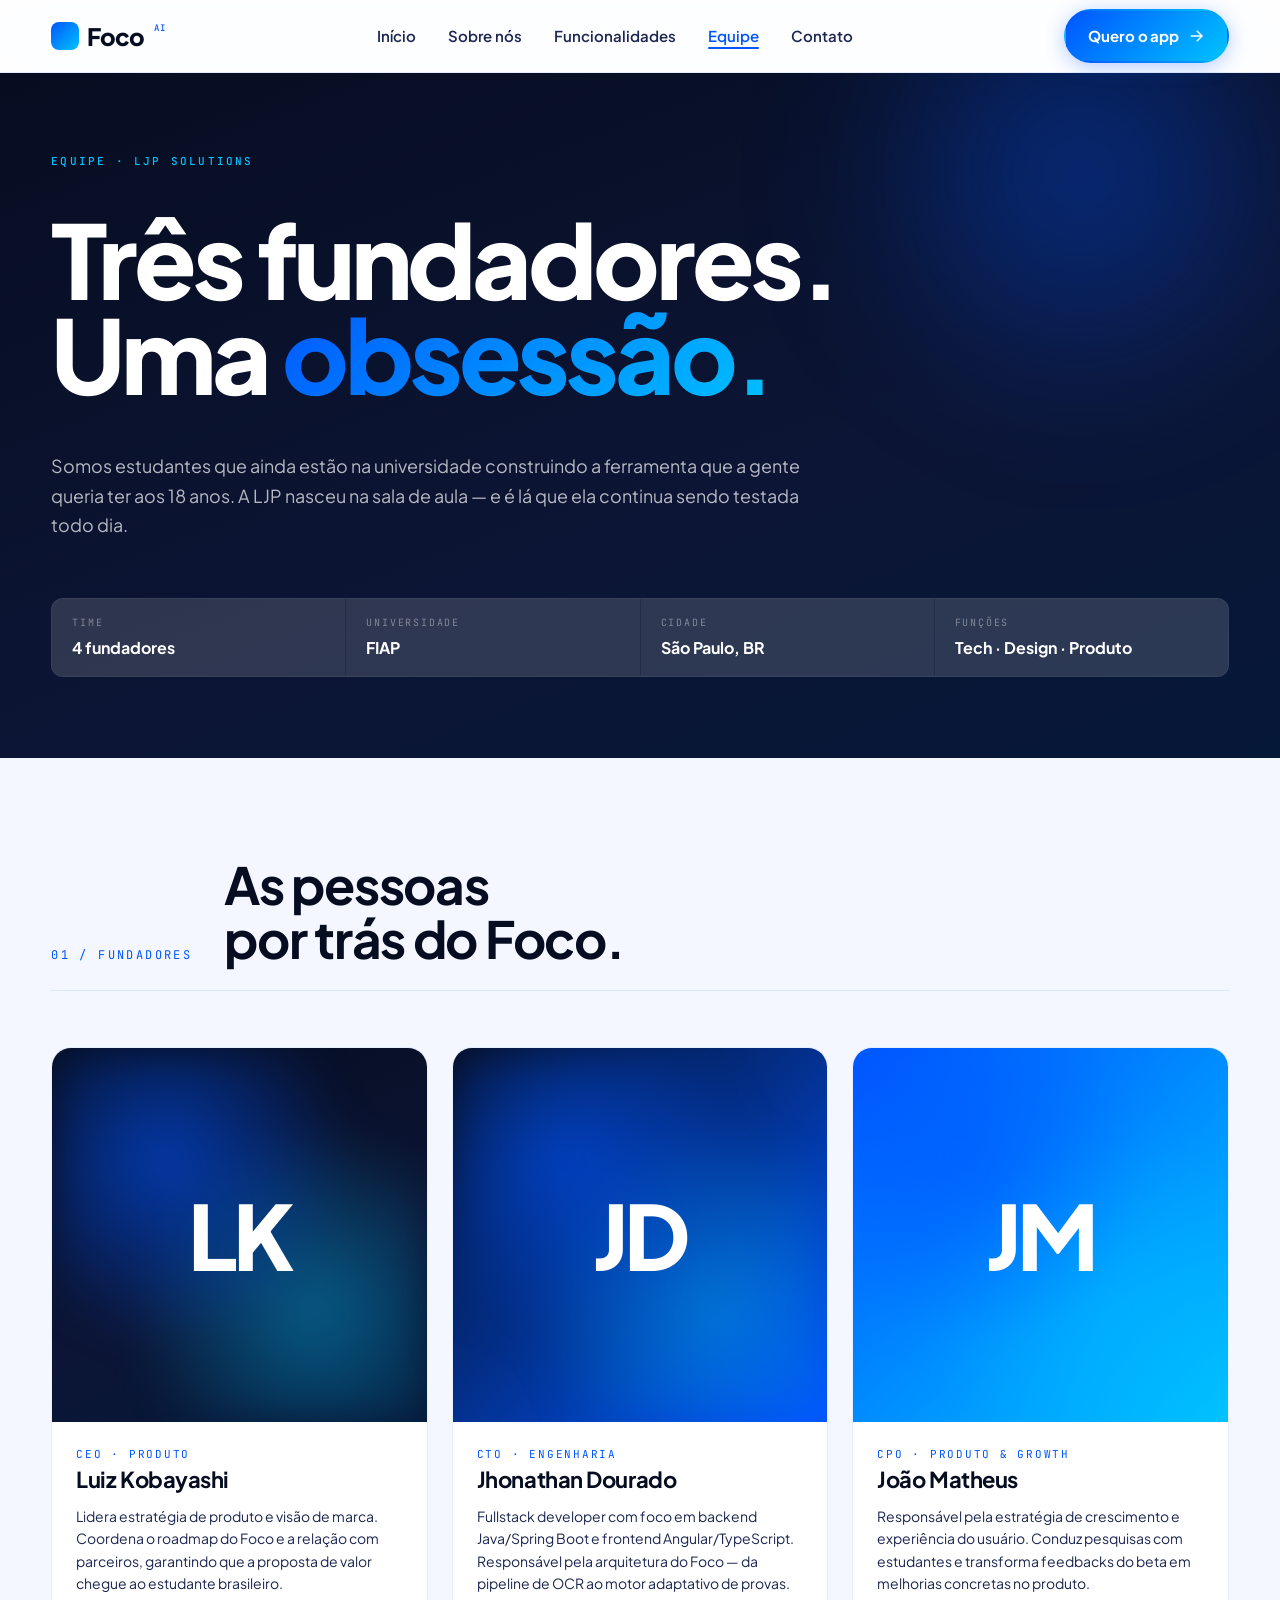
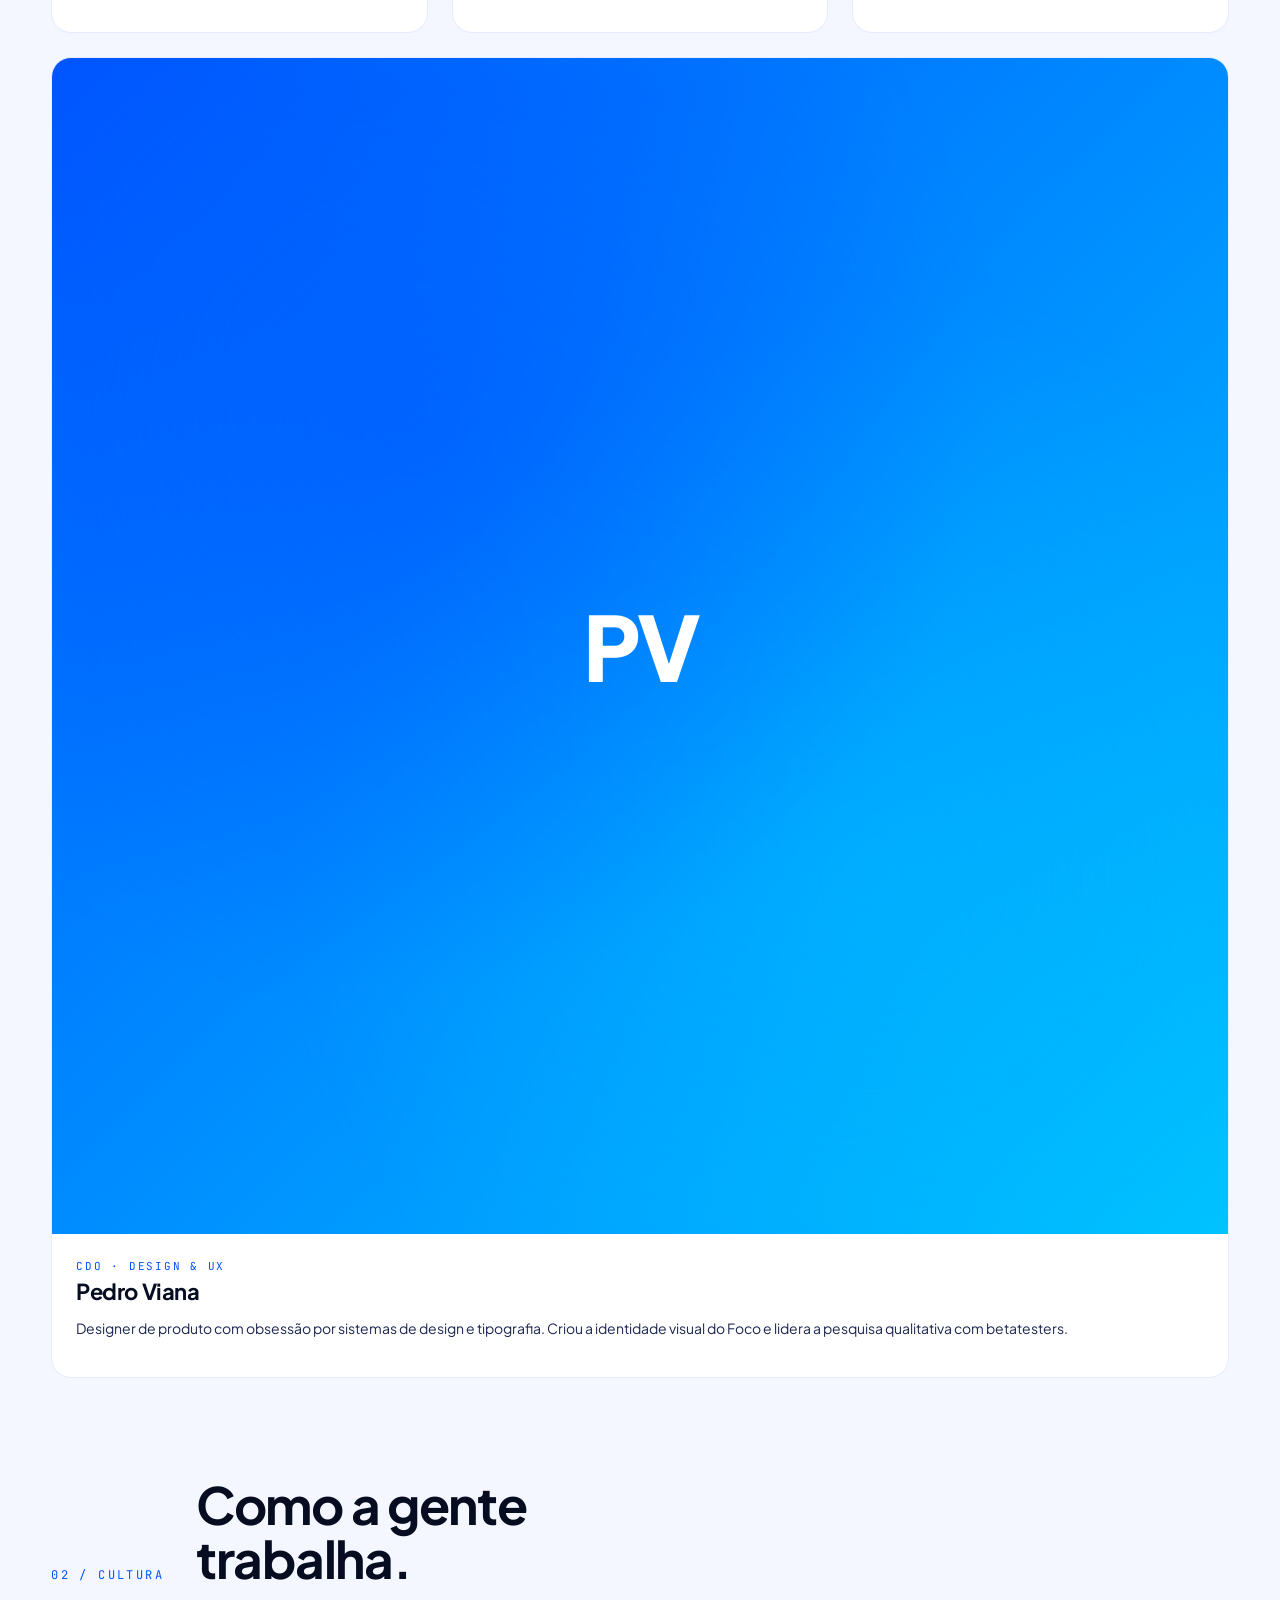
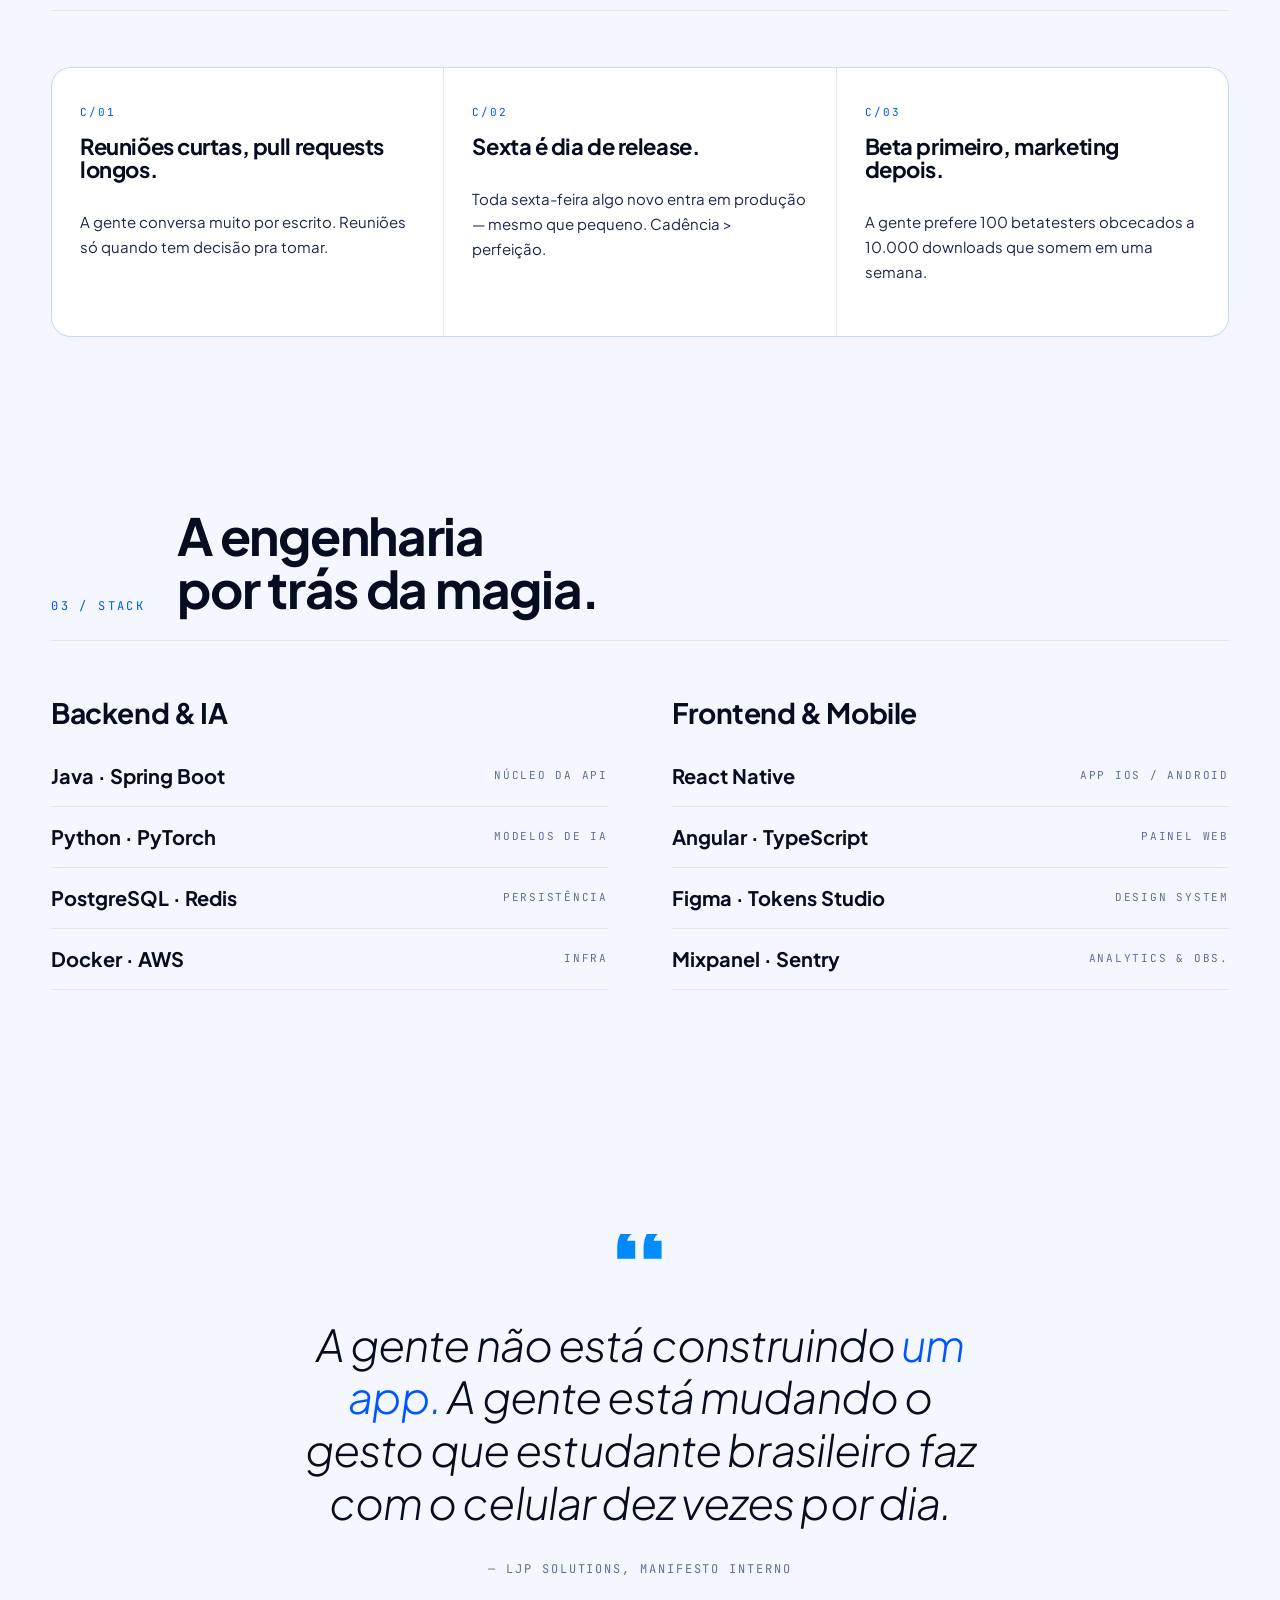
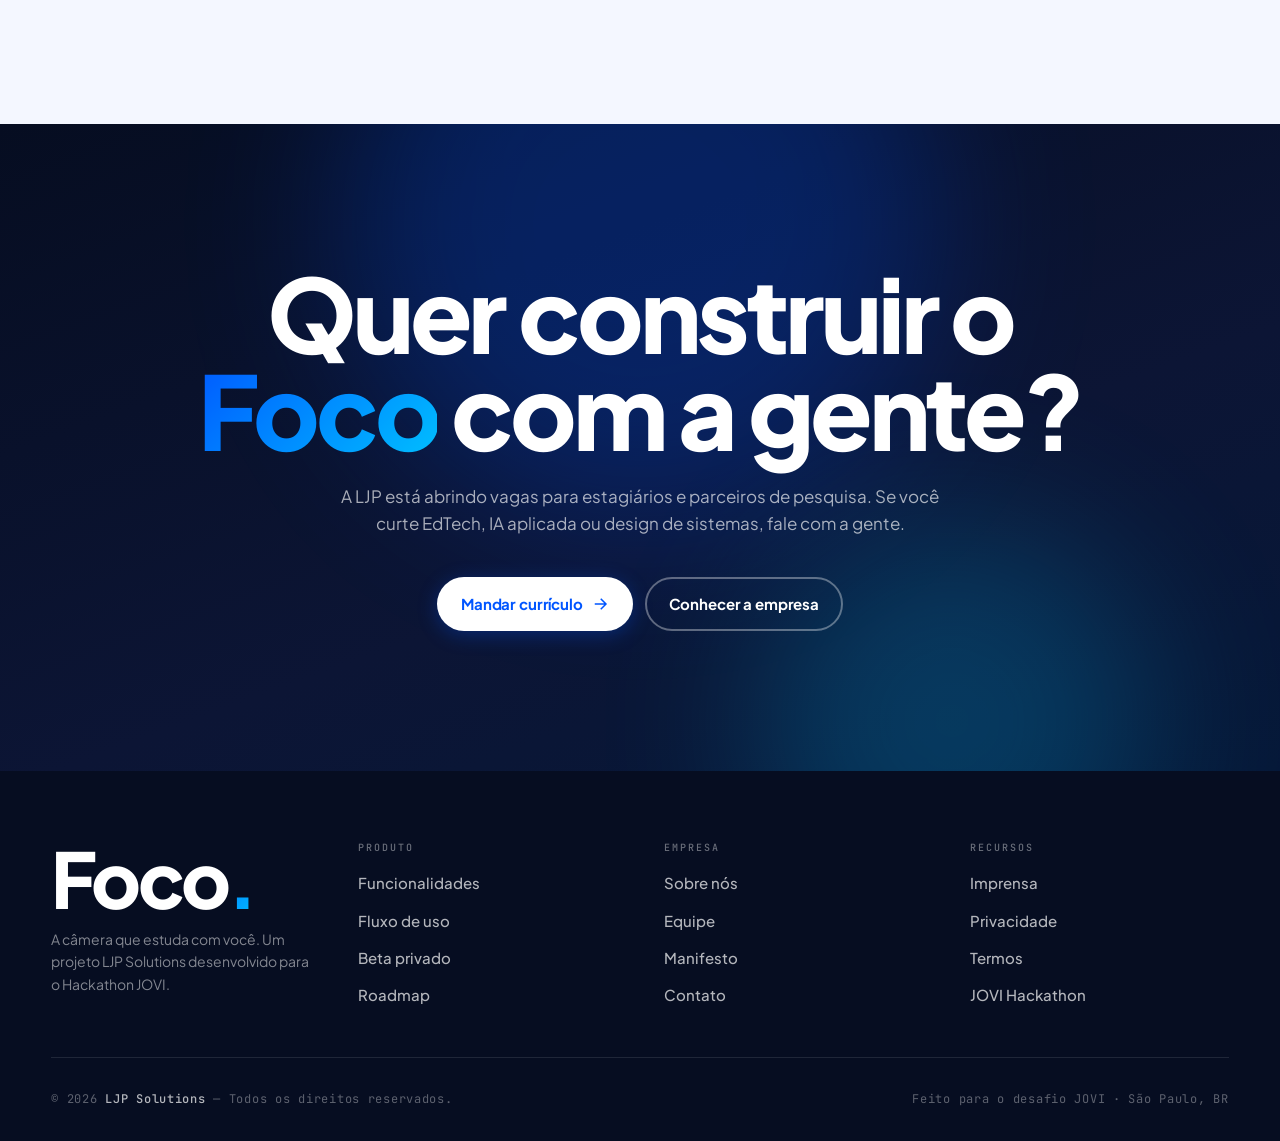
==== equipe.html @ d933464d "Initial commit: JOVI site" ====
<!doctype html>
<html lang="pt-BR">
<head>
  <meta charset="UTF-8" />
  <meta name="viewport" content="width=device-width, initial-scale=1.0" />
  <title>Equipe — Foco | LJP Solutions</title>
  <meta name="description" content="Conheça a LJP Solutions — o time de estudantes-fundadores por trás do Foco." />
  <link rel="stylesheet" href="styles.css" />
</head>
<body>

  <!-- Navigation -->
  <header class="nav">
    <div class="nav-inner">
      <a href="index.html" class="brand">
        <span class="brand-mark"></span>
        Foco<sup>AI</sup>
      </a>
      <nav>
        <ul class="nav-links">
          <li><a href="index.html">Início</a></li>
          <li><a href="sobre.html">Sobre nós</a></li>
          <li><a href="funcionalidades.html">Funcionalidades</a></li>
          <li><a href="equipe.html" class="is-active">Equipe</a></li>
          <li><a href="contato.html">Contato</a></li>
        </ul>
      </nav>
      <div class="nav-cta">
        <a href="contato.html" class="btn btn-primary">
          Quero o app
          <span class="btn-arrow">
            <svg viewBox="0 0 24 24" fill="none" stroke="currentColor" stroke-width="2"><path d="M5 12h14M13 5l7 7-7 7"/></svg>
          </span>
        </a>
        <button class="btn-toggle" aria-label="Abrir menu"><span></span></button>
      </div>
    </div>
  </header>

  <main id="conteudo-principal">
  <!-- Page Hero -->
  <section class="page-hero">
    <div class="container">
      <span class="eyebrow">Equipe · LJP Solutions</span>
      <h1>Três fundadores. Uma <em>obsessão.</em></h1>
      <p class="lead">Somos estudantes que ainda estão na universidade construindo a ferramenta que a gente queria ter aos 18 anos. A LJP nasceu na sala de aula — e é lá que ela continua sendo testada todo dia.</p>
      <dl class="meta">
        <div class="meta-item"><dt>Time</dt><dd>4 fundadores</dd></div>
        <div class="meta-item"><dt>Universidade</dt><dd>FIAP</dd></div>
        <div class="meta-item"><dt>Cidade</dt><dd>São Paulo, BR</dd></div>
        <div class="meta-item"><dt>Funções</dt><dd>Tech · Design · Produto</dd></div>
      </dl>
    </div>
  </section>

  <!-- Team Grid -->
  <section class="section">
    <div class="container">
      <div class="section-head reveal">
        <span class="num">01 / Fundadores</span>
        <h2 class="h2">As pessoas<br/>por trás do Foco.</h2>
      </div>

      <div class="team reveal">

        <article class="member">
          <div class="member-avatar">
            <span class="initials">LK</span>
          </div>
          <div class="member-info">
            <span class="role">CEO · Produto</span>
            <h3>Luiz Kobayashi</h3>
            <p>Lidera estratégia de produto e visão de marca. Coordena o roadmap do Foco e a relação com parceiros, garantindo que a proposta de valor chegue ao estudante brasileiro.</p>
          </div>
        </article>

        <article class="member">
          <div class="member-avatar member-avatar--navy">
            <span class="initials">JD</span>
          </div>
          <div class="member-info">
            <span class="role">CTO · Engenharia</span>
            <h3>Jhonathan Dourado</h3>
            <p>Fullstack developer com foco em backend Java/Spring Boot e frontend Angular/TypeScript. Responsável pela arquitetura do Foco — da pipeline de OCR ao motor adaptativo de provas.</p>
          </div>
        </article>

        <article class="member">
          <div class="member-avatar member-avatar--cyan">
            <span class="initials">JM</span>
          </div>
          <div class="member-info">
            <span class="role">CPO · Produto &amp; Growth</span>
            <h3>João Matheus</h3>
            <p>Responsável pela estratégia de crescimento e experiência do usuário. Conduz pesquisas com estudantes e transforma feedbacks do beta em melhorias concretas no produto.</p>
          </div>
        </article>

        <article class="member">
          <div class="member-avatar member-avatar--blue">
            <span class="initials">PV</span>
          </div>
          <div class="member-info">
            <span class="role">CDO · Design &amp; UX</span>
            <h3>Pedro Viana</h3>
            <p>Designer de produto com obsessão por sistemas de design e tipografia. Criou a identidade visual do Foco e lidera a pesquisa qualitativa com betatesters.</p>
          </div>
        </article>

      </div>
    </div>
  </section>

  <!-- Cultura -->
  <section class="section section-sm section--no-pad-top">
    <div class="container">
      <div class="section-head reveal">
        <span class="num">02 / Cultura</span>
        <h2 class="h2">Como a gente<br/>trabalha.</h2>
      </div>

      <div class="values reveal">
        <article class="value">
          <span class="v-num">C/01</span>
          <h3>Reuniões curtas, pull requests longos.</h3>
          <p>A gente conversa muito por escrito. Reuniões só quando tem decisão pra tomar.</p>
        </article>
        <article class="value">
          <span class="v-num">C/02</span>
          <h3>Sexta é dia de release.</h3>
          <p>Toda sexta-feira algo novo entra em produção — mesmo que pequeno. Cadência > perfeição.</p>
        </article>
        <article class="value">
          <span class="v-num">C/03</span>
          <h3>Beta primeiro, marketing depois.</h3>
          <p>A gente prefere 100 betatesters obcecados a 10.000 downloads que somem em uma semana.</p>
        </article>
      </div>
    </div>
  </section>

  <!-- Stack tecnológica -->
  <section class="section">
    <div class="container">
      <div class="section-head reveal">
        <span class="num">03 / Stack</span>
        <h2 class="h2">A engenharia<br/>por trás da magia.</h2>
      </div>

      <div class="grid-stack reveal">
        <div>
          <h3 class="h3 h3--mb">Backend &amp; IA</h3>
          <ul class="stack-table">
            <li class="stack-row">
              <span class="stack-name">Java &middot; Spring Boot</span>
              <span class="stack-label">Núcleo da API</span>
            </li>
            <li class="stack-row">
              <span class="stack-name">Python · PyTorch</span>
              <span class="stack-label">Modelos de IA</span>
            </li>
            <li class="stack-row">
              <span class="stack-name">PostgreSQL · Redis</span>
              <span class="stack-label">Persistência</span>
            </li>
            <li class="stack-row">
              <span class="stack-name">Docker · AWS</span>
              <span class="stack-label">Infra</span>
            </li>
          </ul>
        </div>
        <div>
          <h3 class="h3 h3--mb">Frontend &amp; Mobile</h3>
          <ul class="stack-table">
            <li class="stack-row">
              <span class="stack-name">React Native</span>
              <span class="stack-label">App iOS / Android</span>
            </li>
            <li class="stack-row">
              <span class="stack-name">Angular · TypeScript</span>
              <span class="stack-label">Painel web</span>
            </li>
            <li class="stack-row">
              <span class="stack-name">Figma · Tokens Studio</span>
              <span class="stack-label">Design system</span>
            </li>
            <li class="stack-row">
              <span class="stack-name">Mixpanel · Sentry</span>
              <span class="stack-label">Analytics &amp; obs.</span>
            </li>
          </ul>
        </div>
      </div>
    </div>
  </section>

  <!-- Quote -->
  <section class="section-sm">
    <div class="container">
      <div class="quote-block reveal">
        <div class="mark">&ldquo;</div>
        <blockquote>
          A gente não está construindo <em class="em-brand-italic">um app.</em> A gente está mudando o gesto que estudante brasileiro faz com o celular dez vezes por dia.
        </blockquote>
        <cite>— LJP Solutions, manifesto interno</cite>
      </div>
    </div>
  </section>

  <!-- Recruiting CTA -->
  <section class="cta">
    <div class="container">
      <h2>Quer construir o<br/><em>Foco</em> com a gente?</h2>
      <p>A LJP está abrindo vagas para estagiários e parceiros de pesquisa. Se você curte EdTech, IA aplicada ou design de sistemas, fale com a gente.</p>
      <div class="cta-btns">
        <a href="contato.html" class="btn btn-primary">
          Mandar currículo
          <span class="btn-arrow">
            <svg viewBox="0 0 24 24" fill="none" stroke="currentColor" stroke-width="2"><path d="M5 12h14M13 5l7 7-7 7"/></svg>
          </span>
        </a>
        <a href="sobre.html" class="btn btn-ghost">Conhecer a empresa</a>
      </div>
    </div>
  </section>

  </main>

  <!-- Footer -->
  <footer>
    <div class="container">
      <div class="footer-grid">
        <div>
          <div class="footer-brand">Foco<em>.</em></div>
          <p class="footer-tagline">A câmera que estuda com você. Um projeto LJP Solutions desenvolvido para o Hackathon JOVI.</p>
        </div>
        <div>
          <h4>Produto</h4>
          <ul>
            <li><a href="funcionalidades.html">Funcionalidades</a></li>
            <li><a href="funcionalidades.html#fluxo">Fluxo de uso</a></li>
            <li><a href="contato.html">Beta privado</a></li>
            <li><a href="#">Roadmap</a></li>
          </ul>
        </div>
        <div>
          <h4>Empresa</h4>
          <ul>
            <li><a href="sobre.html">Sobre nós</a></li>
            <li><a href="equipe.html">Equipe</a></li>
            <li><a href="sobre.html#manifesto">Manifesto</a></li>
            <li><a href="contato.html">Contato</a></li>
          </ul>
        </div>
        <div>
          <h4>Recursos</h4>
          <ul>
            <li><a href="#">Imprensa</a></li>
            <li><a href="#">Privacidade</a></li>
            <li><a href="#">Termos</a></li>
            <li><a href="#">JOVI Hackathon</a></li>
          </ul>
        </div>
      </div>
      <div class="footer-bottom">
        <span>© 2026 <span class="ljp">LJP Solutions</span> — Todos os direitos reservados.</span>
        <span>Feito para o desafio JOVI · São Paulo, BR</span>
      </div>
    </div>
  </footer>

  <script src="script.js"></script>
</body>
</html>
---- styles.css ----
/* =========================================================
   FOCO × JOVI — Design System
   Identidade visual baseada na JOVI Mobile (vivo Brasil)
   LJP Solutions · Sprint 2
   ========================================================= */

@import url('https://fonts.googleapis.com/css2?family=Plus+Jakarta+Sans:ital,wght@0,300;0,400;0,500;0,600;0,700;0,800;1,300;1,400;1,700&family=JetBrains+Mono:wght@400;500&display=swap');

/* =========================================================
   TOKENS — Identidade JOVI
   ========================================================= */
:root {
  /* Cores JOVI */
  --bg:          #F4F7FF;          /* fundo principal: branco com leve tint azul */
  --bg-deep:     #E8EEFF;          /* fundo alternado */
  --white:       #FFFFFF;
  --ink:         #060D21;          /* navy quase preto */
  --ink-soft:    #1C2650;
  --muted:       #5E6E9E;
  --line:        rgba(0, 85, 255, 0.10);
  --line-strong: rgba(6, 13, 33, 0.80);

  --brand:       #0055FF;          /* JOVI azul elétrico */
  --brand-deep:  #003DCC;
  --brand-light: #4D8BFF;
  --accent:      #00C3FF;          /* JOVI ciano */
  --accent-soft: #D0F3FF;

  --dark:        #060D21;          /* navy escuro — heróis e CTA */
  --dark-mid:    #0C1535;
  --dark-card:   #111C40;

  /* Gradientes */
  --grad-brand:  linear-gradient(135deg, #0055FF 0%, #00C3FF 100%);
  --grad-hero:   linear-gradient(160deg, #060D21 0%, #0C1535 60%, #061838 100%);

  /* Tipografia */
  --font-display: "Plus Jakarta Sans", system-ui, sans-serif;
  --font-body:    "Plus Jakarta Sans", system-ui, sans-serif;
  --font-mono:    "JetBrains Mono", ui-monospace, monospace;

  /* Layout */
  --max:    1440px;
  --pad:    clamp(20px, 4vw, 56px);
  --radius: 20px;
  --radius-sm: 12px;
}

/* =========================================================
   RESET
   ========================================================= */
*, *::before, *::after { box-sizing: border-box; }
html, body { margin: 0; padding: 0; }
html { scroll-behavior: smooth; }

body {
  background: var(--bg);
  color: var(--ink);
  font-family: var(--font-body);
  font-size: 17px;
  line-height: 1.6;
  font-weight: 400;
  -webkit-font-smoothing: antialiased;
  -moz-osx-font-smoothing: grayscale;
  overflow-x: hidden;
}

img { max-width: 100%; display: block; }
a { color: inherit; text-decoration: none; }
button { font: inherit; cursor: pointer; border: 0; background: none; }

/* =========================================================
   TIPOGRAFIA
   ========================================================= */
h1, h2, h3, h4 {
  font-family: var(--font-display);
  font-weight: 700;
  letter-spacing: -0.025em;
  line-height: 1.05;
  margin: 0;
}

.h-display {
  font-size: clamp(48px, 10vw, 144px);
  line-height: 0.92;
  letter-spacing: -0.04em;
  font-weight: 800;
}
.h-display em {
  font-style: normal;
  background: var(--grad-brand);
  -webkit-background-clip: text;
  -webkit-text-fill-color: transparent;
  background-clip: text;
}

.h1 { font-size: clamp(38px, 6vw, 80px); line-height: 1.0; letter-spacing: -0.03em; font-weight: 800; }
.h2 { font-size: clamp(28px, 4vw, 56px); line-height: 1.05; letter-spacing: -0.025em; font-weight: 700; }
.h3 { font-size: clamp(20px, 2.2vw, 30px); line-height: 1.15; letter-spacing: -0.015em; font-weight: 700; }

.eyebrow {
  font-family: var(--font-mono);
  font-size: 11px;
  letter-spacing: 0.2em;
  text-transform: uppercase;
  color: var(--brand);
  font-weight: 500;
}

.lead {
  font-size: clamp(16px, 1.4vw, 19px);
  line-height: 1.65;
  color: var(--ink-soft);
  max-width: 60ch;
}

/* =========================================================
   LAYOUT
   ========================================================= */
.container {
  width: 100%;
  max-width: var(--max);
  margin: 0 auto;
  padding-inline: var(--pad);
  position: relative;
}

section { position: relative; }

.divider      { border: 0; border-top: 1px solid var(--line); margin: 0; }
.divider-strong { border: 0; border-top: 1px solid var(--ink); margin: 0; }

/* =========================================================
   NAVEGAÇÃO
   ========================================================= */
.nav {
  position: sticky;
  top: 0;
  z-index: 50;
  background: rgba(255,255,255,0.85);
  border-bottom: 1px solid var(--line);
  backdrop-filter: blur(20px) saturate(180%);
  -webkit-backdrop-filter: blur(20px) saturate(180%);
}

.nav-inner {
  display: flex;
  align-items: center;
  justify-content: space-between;
  height: 72px;
  max-width: var(--max);
  margin: 0 auto;
  padding-inline: var(--pad);
}

.brand {
  display: flex;
  align-items: center;
  gap: 8px;
  font-family: var(--font-display);
  font-size: 24px;
  font-weight: 800;
  letter-spacing: -0.04em;
  color: var(--ink);
}
.brand-mark {
  display: inline-block;
  width: 28px;
  height: 28px;
  border-radius: 8px;
  background: var(--grad-brand);
  flex-shrink: 0;
}
.brand sup {
  font-family: var(--font-mono);
  font-size: 9px;
  letter-spacing: 0.12em;
  color: var(--brand);
  font-weight: 500;
  text-transform: uppercase;
  margin-left: 2px;
  transform: translateY(-8px);
  display: inline-block;
}

.nav-links {
  display: flex;
  align-items: center;
  gap: 32px;
  list-style: none;
  padding: 0;
  margin: 0;
}
.nav-links a {
  font-size: 15px;
  font-weight: 600;
  color: var(--ink-soft);
  transition: color .2s;
  padding: 4px 0;
  position: relative;
}
.nav-links a::after {
  content: "";
  position: absolute;
  left: 0; bottom: 0;
  width: 0; height: 2px;
  background: var(--brand);
  border-radius: 2px;
  transition: width .3s ease;
}
.nav-links a:hover { color: var(--brand); }
.nav-links a:hover::after,
.nav-links a.is-active::after { width: 100%; }
.nav-links a.is-active { color: var(--brand); }

.nav-cta {
  display: inline-flex;
  align-items: center;
  gap: 10px;
}

.btn-toggle { display: none; }

/* =========================================================
   BOTÕES
   ========================================================= */
.btn {
  display: inline-flex;
  align-items: center;
  gap: 8px;
  padding: 13px 22px;
  border-radius: 999px;
  font-size: 15px;
  font-weight: 700;
  letter-spacing: -0.01em;
  transition: transform .25s ease, background .25s ease, box-shadow .25s ease, color .25s ease;
  border: 2px solid transparent;
  white-space: nowrap;
}
.btn:hover { transform: translateY(-2px); }

.btn-primary {
  background: var(--grad-brand);
  color: #fff;
  box-shadow: 0 4px 20px rgba(0, 85, 255, 0.3);
}
.btn-primary:hover { box-shadow: 0 8px 32px rgba(0, 85, 255, 0.5); }

.btn-accent { background: var(--accent); color: var(--dark); }
.btn-accent:hover { background: var(--brand); color: #fff; }

.btn-ghost {
  background: transparent;
  color: var(--ink);
  border-color: rgba(6,13,33,0.2);
}
.btn-ghost:hover { background: var(--ink); color: var(--bg); }

.btn-ghost-light {
  background: transparent;
  color: #fff;
  border-color: rgba(255,255,255,0.3);
}
.btn-ghost-light:hover { background: rgba(255,255,255,0.12); }

.btn-arrow {
  width: 18px; height: 18px;
  display: inline-flex; align-items: center; justify-content: center;
}
.btn-arrow svg { width: 100%; height: 100%; }

/* =========================================================
   HERO
   ========================================================= */
.hero {
  background: var(--grad-hero);
  padding: 80px 0 64px;
  position: relative;
  overflow: hidden;
}

/* Glow effect no hero */
.hero::before,
.hero::after {
  content: "";
  position: absolute;
  border-radius: 50%;
  filter: blur(80px);
  opacity: 0.6;
  pointer-events: none;
}
.hero::before {
  width: 600px; height: 600px;
  background: radial-gradient(circle, rgba(0,85,255,0.5) 0%, transparent 70%);
  top: -200px; right: -100px;
}
.hero::after {
  width: 400px; height: 400px;
  background: radial-gradient(circle, rgba(0,195,255,0.35) 0%, transparent 70%);
  bottom: -100px; left: 5%;
}

.hero .container { position: relative; z-index: 2; }

.hero-grid {
  display: flex;
  flex-direction: row;
  gap: 64px;
  align-items: center;
}

.hero-headline {
  flex: 1.1;
  display: flex;
  flex-direction: column;
  gap: 28px;
}

.hero-tag {
  display: inline-flex;
  align-items: center;
  gap: 10px;
  padding: 7px 14px 7px 7px;
  border: 1px solid rgba(0,195,255,0.3);
  border-radius: 999px;
  background: rgba(0,85,255,0.15);
  backdrop-filter: blur(8px);
  font-family: var(--font-mono);
  font-size: 11px;
  letter-spacing: 0.16em;
  text-transform: uppercase;
  color: var(--accent);
  align-self: flex-start;
}
.hero-tag .dot {
  width: 8px; height: 8px;
  border-radius: 50%;
  background: var(--accent);
  box-shadow: 0 0 0 6px rgba(0,195,255,0.2);
  animation: pulse 1.6s ease-in-out infinite;
  flex-shrink: 0;
}
@keyframes pulse {
  0%, 100% { box-shadow: 0 0 0 6px rgba(0,195,255,0.2); }
  50%       { box-shadow: 0 0 0 10px rgba(0,195,255,0.05); }
}

.hero h1 {
  font-family: var(--font-display);
  font-size: clamp(52px, 9vw, 136px);
  line-height: 0.92;
  letter-spacing: -0.04em;
  font-weight: 800;
  color: #fff;
}
.hero h1 em {
  font-style: normal;
  background: var(--grad-brand);
  -webkit-background-clip: text;
  -webkit-text-fill-color: transparent;
  background-clip: text;
}
.hero h1 .underline {
  position: relative;
  display: inline-block;
  -webkit-text-fill-color: #fff;
}
.hero h1 .underline::after {
  content: "";
  position: absolute;
  left: 0; right: 0;
  bottom: 0.05em;
  height: 0.15em;
  background: var(--grad-brand);
  z-index: -1;
  opacity: 0.7;
}

.hero-side {
  flex: 0.9;
  display: flex;
  flex-direction: column;
  gap: 32px;
}

.hero-side .lead { color: rgba(255,255,255,0.75); max-width: 54ch; }
.hero-side strong { color: #fff; }

.hero-meta {
  display: grid;
  grid-template-columns: 1fr 1fr;
  gap: 1px;
  background: rgba(255,255,255,0.1);
  border-radius: var(--radius-sm);
  overflow: hidden;
  border: 1px solid rgba(255,255,255,0.1);
}
.hero-meta > div {
  padding: 16px 20px;
  background: rgba(255,255,255,0.05);
}
.hero-meta dt {
  font-family: var(--font-mono);
  font-size: 10px;
  letter-spacing: 0.18em;
  text-transform: uppercase;
  color: rgba(255,255,255,0.45);
  margin-bottom: 4px;
}
.hero-meta dd {
  margin: 0;
  font-size: 15px;
  font-weight: 600;
  color: #fff;
}

.hero-cta {
  display: flex;
  flex-wrap: wrap;
  gap: 12px;
}
.hero-cta .btn-ghost { border-color: rgba(255,255,255,0.3); color: #fff; }
.hero-cta .btn-ghost:hover { background: rgba(255,255,255,0.1); }

/* =========================================================
   MARQUEE
   ========================================================= */
.marquee {
  border-top: 1px solid rgba(0,85,255,0.15);
  border-bottom: 1px solid rgba(0,85,255,0.15);
  background: var(--brand);
  color: #fff;
  overflow: hidden;
  padding: 16px 0;
}
.marquee-track {
  display: flex;
  gap: 48px;
  white-space: nowrap;
  animation: scroll 40s linear infinite;
  font-family: var(--font-display);
  font-size: clamp(20px, 3vw, 36px);
  font-weight: 700;
  letter-spacing: -0.01em;
}
.marquee-track span em { font-style: normal; color: var(--accent); }
.marquee-track .star  { color: rgba(255,255,255,0.5); }
@keyframes scroll { to { transform: translateX(-50%); } }

/* =========================================================
   SECTIONS
   ========================================================= */
.section    { padding: 100px 0; }
.section-sm { padding: 72px 0; }

.section-head {
  display: flex;
  flex-direction: row;
  flex-wrap: wrap;
  gap: 32px;
  align-items: flex-end;
  margin-bottom: 56px;
  padding-bottom: 24px;
  border-bottom: 1px solid var(--line);
}
.section-head .num {
  font-family: var(--font-mono);
  font-size: 12px;
  letter-spacing: 0.2em;
  color: var(--brand);
  text-transform: uppercase;
  white-space: nowrap;
}
.section-head .h2 em {
  font-style: normal;
  color: var(--brand);
}

/* =========================================================
   PROBLEMA / SOLUÇÃO
   ========================================================= */
.split {
  display: flex;
  flex-direction: row;
  border-radius: var(--radius);
  overflow: hidden;
  border: 1px solid var(--line);
}
.split > div {
  flex: 1 1 50%;
  padding: 48px 40px;
}
.split .label {
  font-family: var(--font-mono);
  font-size: 11px;
  letter-spacing: 0.18em;
  text-transform: uppercase;
  margin-bottom: 20px;
  display: inline-flex;
  align-items: center;
  gap: 10px;
  color: var(--muted);
}
.split .label::before {
  content: "";
  width: 20px; height: 2px;
  background: currentColor;
  border-radius: 2px;
}
.split-problem {
  background: var(--white);
  border-right: 1px solid var(--line);
}
.split-problem h3 { color: var(--ink); }
.split-solution {
  background: var(--dark);
  color: #fff;
}
.split-solution h3 { color: #fff; }
.split-solution h3 em {
  font-style: normal;
  color: var(--accent);
}
.split-solution .label { color: rgba(255,255,255,0.45); }
.split-solution .label::before { background: rgba(255,255,255,0.45); }
.split-solution p { color: rgba(255,255,255,0.7); }

/* =========================================================
   FEATURES BENTO
   ========================================================= */
.features {
  display: grid;
  grid-template-columns: repeat(6, 1fr);
  grid-auto-rows: minmax(200px, auto);
  gap: 16px;
}

.feature {
  background: var(--white);
  border: 1px solid var(--line);
  border-radius: var(--radius);
  padding: 28px;
  display: flex;
  flex-direction: column;
  justify-content: space-between;
  position: relative;
  overflow: hidden;
  transition: transform .3s ease, box-shadow .3s ease;
}
.feature:hover {
  transform: translateY(-4px);
  box-shadow: 0 20px 60px rgba(0, 85, 255, 0.12);
}

.feature .num {
  font-family: var(--font-mono);
  font-size: 10px;
  letter-spacing: 0.2em;
  color: var(--muted);
}
.feature h3 {
  font-size: clamp(18px, 1.8vw, 26px);
  line-height: 1.1;
  letter-spacing: -0.02em;
  margin-top: 24px;
  font-weight: 700;
}
.feature p {
  margin-top: 10px;
  font-size: 14px;
  color: var(--ink-soft);
  line-height: 1.6;
}

.feature--span-2 { grid-column: span 2; }
.feature--span-3 { grid-column: span 3; }
.feature--span-4 { grid-column: span 4; }
.feature--tall   { grid-row: span 2; }

.feature--brand {
  background: var(--brand);
  color: #fff;
  border-color: var(--brand);
}
.feature--brand::before {
  content: "";
  position: absolute;
  inset: -50%;
  background: radial-gradient(circle at 80% 20%, rgba(0,195,255,0.4) 0%, transparent 50%);
  pointer-events: none;
}
.feature--brand p   { color: rgba(255,255,255,0.8); }
.feature--brand .num { color: rgba(255,255,255,0.5); }

.feature--accent {
  background: var(--accent-soft);
  border-color: rgba(0,195,255,0.3);
}

.feature--ink {
  background: var(--dark);
  color: #fff;
  border-color: var(--dark);
}
.feature--ink p   { color: rgba(255,255,255,0.65); }
.feature--ink .num { color: rgba(255,255,255,0.4); }

.feature-icon {
  width: 48px; height: 48px;
  border-radius: var(--radius-sm);
  background: var(--bg);
  display: inline-flex;
  align-items: center;
  justify-content: center;
  margin-bottom: 12px;
}
.feature--brand .feature-icon,
.feature--ink   .feature-icon { background: rgba(255,255,255,0.12); }
.feature-icon svg { width: 22px; height: 22px; }

/* =========================================================
   HOW IT WORKS
   ========================================================= */
.steps {
  display: flex;
  flex-direction: row;
  border-top: 2px solid var(--brand);
  border-radius: var(--radius) var(--radius) 0 0;
  overflow: hidden;
}

.step {
  flex: 1;
  padding: 40px 32px 52px;
  border-right: 1px solid var(--line);
  background: var(--white);
  position: relative;
}
.step:last-child { border-right: 0; }

.step-num {
  font-family: var(--font-display);
  font-size: clamp(56px, 9vw, 112px);
  font-weight: 800;
  line-height: 1;
  letter-spacing: -0.05em;
  background: var(--grad-brand);
  -webkit-background-clip: text;
  -webkit-text-fill-color: transparent;
  background-clip: text;
  display: block;
}
.step h3 {
  font-size: 22px;
  font-weight: 700;
  letter-spacing: -0.02em;
  margin: 20px 0 10px;
  color: var(--ink);
}
.step p { color: var(--ink-soft); font-size: 15px; line-height: 1.65; }

/* =========================================================
   STATS
   ========================================================= */
.stats {
  display: flex;
  flex-direction: row;
  flex-wrap: wrap;
  padding: 72px 0;
  border-top: 1px solid var(--line);
  border-bottom: 1px solid var(--line);
}

.stat {
  flex: 1 1 200px;
  padding: 0 32px;
  border-right: 1px solid var(--line);
}
.stat:last-child { border-right: 0; }

.stat-num {
  font-family: var(--font-display);
  font-size: clamp(40px, 6vw, 80px);
  line-height: 1;
  letter-spacing: -0.04em;
  font-weight: 800;
  font-feature-settings: "tnum";
  background: var(--grad-brand);
  -webkit-background-clip: text;
  -webkit-text-fill-color: transparent;
  background-clip: text;
}
.stat-num em { font-style: normal; }
.stat-label {
  margin-top: 10px;
  font-size: 14px;
  color: var(--muted);
  max-width: 24ch;
  line-height: 1.5;
}

/* =========================================================
   QUOTE
   ========================================================= */
.quote-block {
  padding: 72px 0;
  text-align: center;
}
.quote-block .mark {
  font-family: var(--font-display);
  font-size: 120px;
  background: var(--grad-brand);
  -webkit-background-clip: text;
  -webkit-text-fill-color: transparent;
  background-clip: text;
  line-height: 0.5;
  font-weight: 800;
  display: block;
}
.quote-block blockquote {
  font-family: var(--font-display);
  font-weight: 300;
  font-style: italic;
  font-size: clamp(22px, 3.5vw, 44px);
  line-height: 1.2;
  letter-spacing: -0.02em;
  max-width: 22ch;
  margin: 24px auto;
  color: var(--ink);
}
.quote-block cite {
  font-family: var(--font-mono);
  font-style: normal;
  font-size: 12px;
  letter-spacing: 0.16em;
  text-transform: uppercase;
  color: var(--muted);
}

/* =========================================================
   CTA
   ========================================================= */
.cta {
  background: var(--grad-hero);
  color: #fff;
  padding: clamp(80px, 12vw, 140px) 0;
  text-align: center;
  position: relative;
  overflow: hidden;
}
.cta::before, .cta::after {
  content: "";
  position: absolute;
  border-radius: 50%;
  filter: blur(80px);
  opacity: 0.5;
  pointer-events: none;
}
.cta::before { width: 600px; height: 600px; background: rgba(0,85,255,0.5); top: -200px; left: 50%; transform: translateX(-50%); }
.cta::after  { width: 400px; height: 400px; background: rgba(0,195,255,0.4); bottom: -150px; right: 10%; }

.cta .container { position: relative; z-index: 2; }
.cta h2 {
  font-size: clamp(40px, 8vw, 120px);
  line-height: 0.95;
  letter-spacing: -0.04em;
  font-weight: 800;
}
.cta h2 em {
  font-style: normal;
  background: var(--grad-brand);
  -webkit-background-clip: text;
  -webkit-text-fill-color: transparent;
  background-clip: text;
}
.cta p { color: rgba(255,255,255,0.65); margin: 24px auto 40px; max-width: 50ch; }
.cta .btn-primary { background: #fff; color: var(--brand); }
.cta .btn-primary:hover { background: var(--accent-soft); box-shadow: 0 8px 32px rgba(255,255,255,0.3); }
.cta .btn-ghost { color: #fff; border-color: rgba(255,255,255,0.35); }
.cta .btn-ghost:hover { background: rgba(255,255,255,0.1); }
.cta .cta-btns { display: flex; gap: 12px; justify-content: center; flex-wrap: wrap; }

/* =========================================================
   FOOTER
   ========================================================= */
footer {
  padding: 72px 0 32px;
  background: var(--dark);
  color: #fff;
}

.footer-grid {
  display: flex;
  flex-direction: row;
  flex-wrap: wrap;
  gap: 48px;
  padding-bottom: 48px;
  border-bottom: 1px solid rgba(255,255,255,0.1);
  margin-bottom: 32px;
}
.footer-grid > div { flex: 1 1 160px; }

.footer-brand {
  font-family: var(--font-display);
  font-size: clamp(40px, 6vw, 80px);
  font-weight: 800;
  letter-spacing: -0.05em;
  line-height: 0.9;
  margin-bottom: 16px;
}
.footer-brand em {
  font-style: normal;
  background: var(--grad-brand);
  -webkit-background-clip: text;
  -webkit-text-fill-color: transparent;
  background-clip: text;
}
.footer-tagline { color: rgba(255,255,255,0.5); max-width: 28ch; font-size: 14px; line-height: 1.6; }

.footer-grid h4 {
  font-family: var(--font-mono);
  font-size: 10px;
  letter-spacing: 0.2em;
  text-transform: uppercase;
  color: rgba(255,255,255,0.4);
  font-weight: 500;
  margin-bottom: 16px;
}
.footer-grid ul { list-style: none; padding: 0; margin: 0; display: flex; flex-direction: column; gap: 10px; }
.footer-grid a { font-size: 15px; font-weight: 500; color: rgba(255,255,255,0.7); transition: color .2s; }
.footer-grid a:hover { color: var(--accent); }

.footer-bottom {
  display: flex;
  justify-content: space-between;
  align-items: center;
  font-family: var(--font-mono);
  font-size: 12px;
  letter-spacing: 0.06em;
  color: rgba(255,255,255,0.35);
}
.footer-bottom .ljp { color: rgba(255,255,255,0.7); font-weight: 500; }

/* =========================================================
   PAGE HERO (páginas internas)
   ========================================================= */
.page-hero {
  background: var(--grad-hero);
  padding: 80px 0 64px;
  color: #fff;
  position: relative;
  overflow: hidden;
}
.page-hero::before {
  content: "";
  position: absolute;
  width: 600px; height: 600px;
  border-radius: 50%;
  background: radial-gradient(circle, rgba(0,85,255,0.4) 0%, transparent 60%);
  top: -200px; right: -100px;
  filter: blur(60px);
  pointer-events: none;
}

.page-hero .container { display: flex; flex-direction: column; gap: 32px; position: relative; z-index: 2; }

.page-hero .eyebrow { color: var(--accent); margin-bottom: 8px; }

.page-hero h1 {
  font-size: clamp(40px, 8vw, 120px);
  line-height: 0.93;
  letter-spacing: -0.04em;
  font-weight: 800;
  max-width: 14ch;
  color: #fff;
}
.page-hero h1 em {
  font-style: normal;
  background: var(--grad-brand);
  -webkit-background-clip: text;
  -webkit-text-fill-color: transparent;
  background-clip: text;
}

.page-hero .lead { color: rgba(255,255,255,0.7); }

.page-hero .meta {
  display: grid;
  grid-template-columns: repeat(4, 1fr);
  gap: 1px;
  background: rgba(255,255,255,0.1);
  border-radius: var(--radius-sm);
  overflow: hidden;
  border: 1px solid rgba(255,255,255,0.1);
  margin-top: 8px;
}
.page-hero .meta-item {
  padding: 16px 20px;
  background: rgba(255,255,255,0.05);
}
.page-hero .meta-item dt {
  font-family: var(--font-mono);
  font-size: 10px;
  letter-spacing: 0.18em;
  text-transform: uppercase;
  color: rgba(255,255,255,0.4);
  margin-bottom: 4px;
}
.page-hero .meta-item dd {
  margin: 0;
  font-size: 16px;
  font-weight: 700;
  color: #fff;
}

/* =========================================================
   SOBRE — MANIFESTO
   ========================================================= */
.manifesto {
  font-family: var(--font-display);
  font-weight: 300;
  font-style: italic;
  font-size: clamp(24px, 3vw, 44px);
  line-height: 1.2;
  letter-spacing: -0.02em;
  max-width: 22ch;
  color: var(--ink);
}
.manifesto em {
  font-style: normal;
  color: var(--brand);
  font-weight: 700;
}

.values {
  display: flex;
  flex-direction: row;
  flex-wrap: wrap;
  gap: 1px;
  background: var(--line);
  border: 1px solid var(--line);
  border-radius: var(--radius);
  overflow: hidden;
}

.value {
  flex: 1 1 280px;
  background: var(--white);
  padding: 36px 28px;
  display: flex;
  flex-direction: column;
  gap: 14px;
}
.value .v-num {
  font-family: var(--font-mono);
  font-size: 11px;
  letter-spacing: 0.18em;
  color: var(--brand);
  text-transform: uppercase;
}
.value h3 {
  font-size: 22px;
  letter-spacing: -0.02em;
  font-weight: 700;
}
.value p { color: var(--ink-soft); font-size: 15px; line-height: 1.65; }

.about-image {
  background: var(--grad-hero);
  color: #fff;
  padding: 72px 48px;
  border-radius: var(--radius);
  position: relative;
  overflow: hidden;
}
.about-image::before {
  content: "";
  position: absolute;
  inset: -50%;
  background:
    radial-gradient(circle at 30% 30%, rgba(0,85,255,0.5) 0%, transparent 50%),
    radial-gradient(circle at 70% 70%, rgba(0,195,255,0.35) 0%, transparent 50%);
  filter: blur(40px);
  pointer-events: none;
}
.about-image > * { position: relative; z-index: 2; }
.about-image .label {
  font-family: var(--font-mono);
  font-size: 11px;
  letter-spacing: 0.18em;
  text-transform: uppercase;
  margin-bottom: 20px;
  color: var(--accent);
}
.about-image h3 {
  font-size: clamp(28px, 4.5vw, 60px);
  font-weight: 800;
  letter-spacing: -0.03em;
  line-height: 1.05;
  color: #fff;
}
.about-image h3 em {
  font-style: normal;
  background: var(--grad-brand);
  -webkit-background-clip: text;
  -webkit-text-fill-color: transparent;
  background-clip: text;
}

/* =========================================================
   EQUIPE
   ========================================================= */
.team {
  display: flex;
  flex-direction: row;
  flex-wrap: wrap;
  gap: 24px;
}

.member {
  flex: 1 1 280px;
  border: 1px solid var(--line);
  border-radius: var(--radius);
  background: var(--white);
  overflow: hidden;
  transition: transform .3s ease, box-shadow .3s ease;
  display: flex;
  flex-direction: column;
}
.member:hover {
  transform: translateY(-4px);
  box-shadow: 0 20px 60px rgba(0,85,255,0.12);
}
.member-avatar {
  aspect-ratio: 1;
  background: var(--grad-hero);
  position: relative;
  display: flex;
  align-items: center;
  justify-content: center;
  overflow: hidden;
}
.member-avatar::before {
  content: "";
  position: absolute;
  inset: 0;
  background: radial-gradient(circle at 30% 30%, rgba(0,85,255,0.6) 0%, transparent 50%),
              radial-gradient(circle at 70% 70%, rgba(0,195,255,0.4) 0%, transparent 50%);
  filter: blur(20px);
}
.member-avatar .initials {
  font-family: var(--font-display);
  font-size: clamp(56px, 7vw, 96px);
  color: #fff;
  font-weight: 800;
  letter-spacing: -0.04em;
  line-height: 1;
  position: relative;
  z-index: 2;
}
.member-info {
  padding: 24px;
  display: flex;
  flex-direction: column;
  gap: 4px;
}
.member-info h3 {
  font-size: 22px;
  letter-spacing: -0.02em;
  font-weight: 700;
}
.member-info .role {
  font-family: var(--font-mono);
  font-size: 11px;
  letter-spacing: 0.16em;
  text-transform: uppercase;
  color: var(--brand);
}
.member-info p {
  margin-top: 10px;
  font-size: 14px;
  color: var(--ink-soft);
  line-height: 1.6;
}

/* =========================================================
   TIMELINE
   ========================================================= */
.timeline { display: flex; flex-direction: column; border-top: 2px solid var(--brand); }

.timeline-row {
  display: grid;
  grid-template-columns: 180px 1fr;
  gap: 40px;
  padding: 36px 0;
  border-bottom: 1px solid var(--line);
  align-items: start;
}
.timeline-row .when {
  font-family: var(--font-mono);
  font-size: 12px;
  letter-spacing: 0.18em;
  text-transform: uppercase;
  color: var(--brand);
  padding-top: 8px;
}
.timeline-row .what h3 {
  font-size: clamp(20px, 2vw, 28px);
  letter-spacing: -0.02em;
  margin-bottom: 8px;
  font-weight: 700;
}
.timeline-row .what p { color: var(--ink-soft); max-width: 60ch; font-size: 15px; line-height: 1.65; }

/* =========================================================
   CONTATO
   ========================================================= */
.contact-grid {
  display: flex;
  flex-direction: row;
  gap: 64px;
}

.contact-form {
  flex: 1 1 0;
  display: flex;
  flex-direction: column;
  gap: 24px;
}

.field { display: flex; flex-direction: column; gap: 8px; }
.field label {
  font-family: var(--font-mono);
  font-size: 11px;
  letter-spacing: 0.18em;
  text-transform: uppercase;
  color: var(--muted);
}
.field input,
.field select,
.field textarea {
  background: transparent;
  border: 0;
  border-bottom: 1.5px solid rgba(0,85,255,0.2);
  padding: 12px 0;
  font-family: var(--font-body);
  font-size: 17px;
  color: var(--ink);
  outline: none;
  border-radius: 0;
  transition: border-color .25s;
}
.field input:focus,
.field select:focus,
.field textarea:focus { border-bottom-color: var(--brand); }
.field textarea { resize: vertical; min-height: 120px; }

.contact-info {
  flex: 0 0 380px;
  background: var(--grad-hero);
  color: #fff;
  padding: 48px 40px;
  border-radius: var(--radius);
  display: flex;
  flex-direction: column;
  justify-content: space-between;
  gap: 32px;
  position: relative;
  overflow: hidden;
}
.contact-info::before {
  content: "";
  position: absolute;
  width: 300px; height: 300px;
  border-radius: 50%;
  background: radial-gradient(circle, rgba(0,85,255,0.5) 0%, transparent 60%);
  top: -100px; right: -100px;
  filter: blur(40px);
  pointer-events: none;
}
.contact-info > * { position: relative; z-index: 2; }
.contact-info h2 {
  font-weight: 800;
  font-size: clamp(28px, 3.5vw, 48px);
  line-height: 1.05;
  letter-spacing: -0.03em;
  color: #fff;
}
.contact-info h2 em {
  font-style: normal;
  background: var(--grad-brand);
  -webkit-background-clip: text;
  -webkit-text-fill-color: transparent;
  background-clip: text;
}
.contact-info-list { display: flex; flex-direction: column; gap: 20px; }
.contact-info-list dt {
  font-family: var(--font-mono);
  font-size: 10px;
  letter-spacing: 0.18em;
  text-transform: uppercase;
  color: rgba(255,255,255,0.4);
  margin-bottom: 2px;
}
.contact-info-list dd { margin: 0; font-size: 18px; font-weight: 700; color: #fff; }

/* =========================================================
   FAQ
   ========================================================= */
.faq { display: flex; flex-direction: column; border-top: 2px solid var(--brand); }
.faq-item { border-bottom: 1px solid var(--line); }

.faq-q {
  width: 100%;
  text-align: left;
  padding: 24px 0;
  display: flex;
  align-items: center;
  justify-content: space-between;
  gap: 24px;
  font-family: var(--font-display);
  font-size: clamp(18px, 1.8vw, 24px);
  letter-spacing: -0.015em;
  font-weight: 700;
  color: var(--ink);
}
.faq-q .toggle {
  width: 32px; height: 32px;
  border-radius: 50%;
  background: var(--bg-deep);
  color: var(--brand);
  display: inline-flex;
  align-items: center;
  justify-content: center;
  flex-shrink: 0;
  transition: transform .3s ease, background .3s ease;
  font-size: 20px;
  line-height: 1;
}
.faq-item.open .faq-q .toggle { background: var(--brand); color: #fff; transform: rotate(45deg); }

.faq-a { max-height: 0; overflow: hidden; transition: max-height .35s ease; }
.faq-item.open .faq-a { max-height: 400px; }
.faq-a-inner { padding: 0 0 24px; color: var(--ink-soft); max-width: 70ch; font-size: 16px; line-height: 1.65; }

/* =========================================================
   FEAT-ROW (Funcionalidades)
   ========================================================= */
.feat-row {
  display: grid;
  grid-template-columns: 1fr 1fr;
  gap: 64px;
  align-items: center;
  padding: 72px 0;
  border-bottom: 1px solid var(--line);
}
.feat-row:last-child { border-bottom: 0; }
.feat-row.reverse > div:first-child { order: 2; }

.feat-row .feat-num {
  font-family: var(--font-mono);
  font-size: 11px;
  letter-spacing: 0.2em;
  color: var(--brand);
  margin-bottom: 16px;
  display: block;
  text-transform: uppercase;
}
.feat-row h2 {
  font-size: clamp(28px, 4.5vw, 60px);
  line-height: 1.0;
  letter-spacing: -0.03em;
  font-weight: 800;
  margin-bottom: 20px;
  color: var(--ink);
}
.feat-row h2 em { font-style: normal; color: var(--brand); }
.feat-row p { color: var(--ink-soft); margin-bottom: 20px; font-size: 16px; line-height: 1.65; }
.feat-row ul { list-style: none; padding: 0; margin: 0; display: flex; flex-direction: column; gap: 12px; }
.feat-row ul li { display: flex; gap: 12px; font-size: 15px; align-items: flex-start; }
.feat-row ul li::before { content: "→"; color: var(--brand); font-weight: 700; flex-shrink: 0; }

.feat-visual {
  aspect-ratio: 4 / 5;
  border-radius: var(--radius);
  overflow: hidden;
  position: relative;
  background: var(--bg-deep);
  display: flex;
  align-items: center;
  justify-content: center;
}
.feat-visual--brand { background: var(--grad-hero); color: #fff; }
.feat-visual--ink   { background: var(--dark); color: #fff; }
.feat-visual--lime  { background: var(--accent-soft); }
.feat-visual--accent{ background: var(--brand); color: #fff; }

/* Mock cards dentro de feat-visual */
.mock-card {
  background: rgba(255,255,255,0.96);
  color: var(--ink);
  border-radius: var(--radius-sm);
  padding: 20px;
  width: 78%;
  box-shadow: 0 24px 64px rgba(0,0,0,0.25);
}
.mock-card .mock-title { font-family: var(--font-display); font-size: 18px; font-weight: 700; margin-bottom: 10px; }
.mock-card .mock-tag {
  font-family: var(--font-mono);
  font-size: 9px;
  letter-spacing: 0.16em;
  text-transform: uppercase;
  background: var(--brand);
  color: #fff;
  padding: 3px 7px;
  border-radius: 4px;
  display: inline-block;
  margin-bottom: 10px;
}
.mock-card ul { list-style: none; padding: 0; margin: 0; font-size: 13px; color: var(--ink-soft); display: flex; flex-direction: column; gap: 7px; }
.mock-card ul li::before { content: "·"; color: var(--brand); margin-right: 8px; font-weight: 700; }

.mock-flash, .mock-chart, .mock-quiz, .mock-folder {
  background: rgba(255,255,255,0.96);
  color: var(--ink);
  border-radius: var(--radius-sm);
  padding: 20px;
  width: 78%;
  box-shadow: 0 24px 64px rgba(0,0,0,0.22);
}
.mock-flash { transform: rotate(-3deg); }
.mock-flash + .mock-flash { transform: rotate(2deg) translate(20px, -170px); background: #fff; }
.mock-flash .q { font-family: var(--font-display); font-style: italic; font-size: 18px; line-height: 1.2; }
.mock-flash .a { font-size: 13px; color: var(--ink-soft); margin-top: 14px; padding-top: 14px; border-top: 1px dashed var(--line); }

.mock-chart .ct-title { font-family: var(--font-mono); font-size: 10px; letter-spacing: 0.16em; text-transform: uppercase; color: var(--muted); margin-bottom: 12px; }
.mock-chart .bars { display: grid; gap: 9px; font-size: 11px; }
.mock-chart .bar-row { display: grid; grid-template-columns: 80px 1fr 32px; gap: 8px; align-items: center; }
.mock-chart .bar-row span { font-family: var(--font-mono); }
.mock-chart .bar { height: 8px; background: var(--bg-deep); border-radius: 4px; overflow: hidden; }
.mock-chart .bar i { display: block; height: 100%; background: var(--brand); border-radius: 4px; }
.mock-chart .bar-row.warn .bar i { background: var(--accent); }

.mock-quiz .step-tag { font-family: var(--font-mono); font-size: 10px; letter-spacing: 0.16em; color: var(--brand); text-transform: uppercase; margin-bottom: 10px; }
.mock-quiz .q-text { font-family: var(--font-display); font-size: 16px; font-weight: 700; line-height: 1.2; margin-bottom: 14px; }
.mock-quiz .options { display: flex; flex-direction: column; gap: 7px; }
.mock-quiz .opt { border: 1px solid var(--line); border-radius: 8px; padding: 9px 12px; font-size: 12px; display: flex; gap: 8px; align-items: center; }
.mock-quiz .opt.correct { border-color: var(--brand); background: rgba(0,85,255,0.06); }
.mock-quiz .opt .letter { font-family: var(--font-mono); font-weight: 600; width: 18px; color: var(--muted); }
.mock-quiz .opt.correct .letter { color: var(--brand); }

.mock-folder .row { display: flex; align-items: center; gap: 10px; padding: 9px 0; border-bottom: 1px solid var(--line); font-size: 13px; }
.mock-folder .row:last-child { border-bottom: 0; }
.mock-folder .icon { width: 30px; height: 30px; background: var(--bg-deep); border-radius: 8px; display: flex; align-items: center; justify-content: center; font-family: var(--font-mono); font-size: 11px; color: var(--brand); }
.mock-folder .label-text { font-family: var(--font-display); font-size: 15px; font-weight: 600; flex: 1; }
.mock-folder .count { font-family: var(--font-mono); font-size: 10px; color: var(--muted); }

/* =========================================================
   PHONE FRAME
   ========================================================= */
.phone-frame {
  width: 100%;
  max-width: 280px;
  aspect-ratio: 9 / 19.5;
  background: var(--dark);
  border-radius: 40px;
  padding: 10px;
  position: relative;
  margin: 0 auto;
  box-shadow:
    0 48px 96px -24px rgba(0,85,255,0.4),
    0 24px 48px -16px rgba(0,0,0,0.4),
    inset 0 0 0 2px rgba(255,255,255,0.08);
}
.phone-screen {
  width: 100%;
  height: 100%;
  background: linear-gradient(180deg, #0C1535 0%, #060D21 100%);
  border-radius: 32px;
  overflow: hidden;
  position: relative;
}
.phone-notch {
  position: absolute;
  top: 20px;
  left: 50%;
  transform: translateX(-50%);
  width: 88px;
  height: 24px;
  background: var(--dark);
  border-radius: 12px;
  z-index: 5;
}
.phone-ui {
  position: absolute;
  inset: 0;
  padding: 60px 16px 16px;
  display: flex;
  flex-direction: column;
  gap: 12px;
  color: #fff;
}
.phone-ui-bar {
  display: flex;
  align-items: center;
  justify-content: space-between;
  font-family: var(--font-mono);
  font-size: 9px;
  letter-spacing: 0.1em;
  opacity: 0.7;
}
.phone-viewfinder {
  flex: 1;
  border-radius: 18px;
  border: 1px solid rgba(0,85,255,0.3);
  background:
    linear-gradient(135deg, rgba(0,85,255,0.3) 0%, rgba(0,195,255,0.15) 100%),
    repeating-linear-gradient(45deg, transparent 0 8px, rgba(255,255,255,0.02) 8px 9px);
  position: relative;
  display: flex;
  align-items: center;
  justify-content: center;
  overflow: hidden;
}
.phone-viewfinder::before,
.phone-viewfinder::after {
  content: "";
  position: absolute;
  width: 22px; height: 22px;
  border: 2px solid rgba(0,195,255,0.8);
}
.phone-viewfinder::before { top: 10px; left: 10px; border-right: 0; border-bottom: 0; }
.phone-viewfinder::after  { bottom: 10px; right: 10px; border-left: 0; border-top: 0; }
.phone-scan-card {
  background: rgba(255,255,255,0.95);
  color: var(--ink);
  border-radius: 12px;
  padding: 12px;
  width: 80%;
  max-width: 200px;
  font-size: 10px;
  line-height: 1.4;
  box-shadow: 0 8px 24px rgba(0,0,0,0.25);
}
.phone-scan-card strong { font-family: var(--font-display); font-size: 12px; display: block; margin-bottom: 5px; font-weight: 700; }
.phone-scan-card .tag {
  display: inline-block;
  font-family: var(--font-mono);
  font-size: 8px;
  letter-spacing: 0.1em;
  text-transform: uppercase;
  background: var(--brand);
  color: #fff;
  padding: 2px 5px;
  border-radius: 4px;
  margin-top: 6px;
}
.phone-tab-bar { display: flex; align-items: center; justify-content: space-around; padding: 8px 0; }
.phone-tab-bar span { font-family: var(--font-mono); font-size: 8px; letter-spacing: 0.1em; text-transform: uppercase; opacity: 0.45; }
.phone-tab-bar span.active { opacity: 1; color: var(--accent); }
.phone-shutter { width: 48px; height: 48px; border-radius: 50%; background: #fff; margin: 0 auto; border: 4px solid rgba(255,255,255,0.2); background-clip: padding-box; box-shadow: 0 0 0 2px rgba(0,85,255,0.4); }

/* =========================================================
   SLIDESHOW — Sprint 2
   ========================================================= */
.slideshow-section { background: var(--dark); }
.slideshow-section .section-head { border-bottom-color: rgba(255,255,255,0.1); }
.slideshow-section .section-head .num { color: var(--accent); }
.slideshow-section .h2 { color: #fff; }
.slideshow-section .h2 em { font-style: normal; color: var(--accent); }

.slideshow-wrapper {
  display: flex;
  flex-direction: column;
  align-items: center;
  gap: 24px;
  position: relative;
  padding: 0 56px;
}

.slideshow-track {
  display: flex;
  width: 100%;
  max-width: 560px;
  min-height: 320px;
  position: relative;
}

.slide {
  display: none;
  flex-direction: column;
  align-items: center;
  width: 100%;
  border-radius: var(--radius);
  overflow: hidden;
  border: 1px solid rgba(255,255,255,0.1);
}
.slide--ativo {
  display: flex;
  animation: slideIn .4s ease;
}
@keyframes slideIn {
  from { opacity: 0; transform: translateY(12px); }
  to   { opacity: 1; transform: translateY(0); }
}

.slide-tela {
  display: flex;
  align-items: center;
  justify-content: center;
  width: 100%;
  min-height: 200px;
  padding: 40px;
  position: relative;
}
.slide-icone { font-size: clamp(56px, 9vw, 80px); line-height: 1; }

.slide-figcaption {
  padding: 20px 28px;
  background: rgba(255,255,255,0.06);
  width: 100%;
  display: flex;
  flex-direction: column;
  gap: 6px;
  border-top: 1px solid rgba(255,255,255,0.1);
}
.slide-titulo { font-family: var(--font-display); font-size: 20px; font-weight: 700; color: #fff; }
.slide-desc   { font-size: 14px; color: rgba(255,255,255,0.65); margin: 0; line-height: 1.5; }

.slide-btn {
  position: absolute;
  top: 50%;
  transform: translateY(-50%);
  width: 44px; height: 44px;
  border-radius: 50%;
  border: 1px solid rgba(255,255,255,0.15);
  background: rgba(255,255,255,0.08);
  color: #fff;
  font-size: 18px;
  cursor: pointer;
  display: flex; align-items: center; justify-content: center;
  transition: background .2s, border-color .2s;
  z-index: 2;
}
.slide-btn--anterior { left: 0; }
.slide-btn--proximo  { right: 0; }
.slide-btn:hover { background: var(--brand); border-color: var(--brand); }

.slideshow-dots { display: flex; gap: 8px; }
.slide-dot {
  width: 8px; height: 8px;
  border-radius: 50%;
  background: rgba(255,255,255,0.3);
  border: none;
  cursor: pointer;
  opacity: 0.4;
  transition: opacity .2s, background .2s, width .2s;
  padding: 0;
}
.slide-dot--ativo { opacity: 1; background: var(--accent); width: 24px; border-radius: 4px; }

/* =========================================================
   ERRO DE FORMULÁRIO
   ========================================================= */
.erro-campo {
  display: block;
  font-size: 12px;
  color: #FF4444;
  margin-top: 4px;
  font-family: var(--font-mono);
}

/* =========================================================
   REVEAL
   ========================================================= */
.reveal {
  opacity: 0;
  transform: translateY(20px);
  transition: opacity .7s ease, transform .7s ease;
}
.reveal.in { opacity: 1; transform: translateY(0); }

/* =========================================================
   MOBILE NAV
   ========================================================= */
.btn-toggle {
  display: none;
  align-items: center;
  justify-content: center;
  width: 40px; height: 40px;
  border-radius: 50%;
  background: var(--brand);
  color: #fff;
}
.btn-toggle span {
  display: block; width: 16px; height: 1.5px; background: currentColor;
  position: relative;
}
.btn-toggle span::before,
.btn-toggle span::after {
  content: ""; position: absolute; left: 0;
  width: 100%; height: 1.5px; background: currentColor;
}
.btn-toggle span::before { top: -5px; }
.btn-toggle span::after  { top: 5px; }

/* =========================================================
   RESPONSIVE
   ========================================================= */
@media (max-width: 1024px) {
  .features { grid-template-columns: repeat(4, 1fr); }
  .feature--span-3 { grid-column: span 4; }
  .feature--span-4 { grid-column: span 4; }

  .stats { flex-wrap: wrap; }
  .stat { flex: 1 1 45%; border-right: 0; border-bottom: 1px solid var(--line); padding: 28px 0; }
  .stat:nth-last-child(-n+2) { border-bottom: 0; }

  .footer-grid { gap: 32px; }
  .team { flex-wrap: wrap; }
}

@media (max-width: 768px) {
  .nav-links {
    position: fixed;
    inset: 72px 0 0 0;
    background: rgba(255,255,255,0.97);
    backdrop-filter: blur(20px);
    flex-direction: column;
    padding: 32px var(--pad);
    gap: 8px;
    align-items: flex-start;
    transform: translateY(-110%);
    transition: transform .4s ease;
    border-bottom: 1px solid var(--line);
  }
  .nav-links.open { transform: translateY(0); }
  .nav-links a {
    font-size: 24px;
    font-weight: 800;
    letter-spacing: -0.03em;
    color: var(--ink);
    padding: 8px 0;
  }
  .nav-cta .btn { padding: 10px 16px; font-size: 13px; }
  .btn-toggle { display: inline-flex; }

  .hero-grid    { flex-direction: column; gap: 40px; }
  .hero-meta    { grid-template-columns: 1fr; }
  .hero-side    { padding-bottom: 0; }

  .split { flex-direction: column; }
  .split > div { flex: none; }
  .split-problem { border-right: 0; border-bottom: 1px solid var(--line); }

  .features { grid-template-columns: 1fr 1fr; }
  .feature,
  .feature--span-2,
  .feature--span-3,
  .feature--span-4 { grid-column: span 2; padding: 20px; }

  .steps  { flex-direction: column; }
  .step   { border-right: 0; border-bottom: 1px solid var(--line); padding: 28px 20px; }
  .step:last-child { border-bottom: 0; }

  .stats  { flex-direction: column; padding: 36px 0; }
  .stat   { flex: none; border-right: 0; border-bottom: 1px solid var(--line); padding: 20px 0; }
  .stat:last-child { border-bottom: 0; }

  .footer-grid    { flex-direction: column; }
  .footer-bottom  { flex-direction: column; gap: 8px; align-items: flex-start; }

  .team   { flex-direction: column; }
  .member { flex: none; }

  .timeline-row { grid-template-columns: 1fr; gap: 12px; padding: 28px 0; }

  .contact-grid { flex-direction: column; gap: 32px; }
  .contact-info { flex: none; }

  .section    { padding: 64px 0; }
  .section-sm { padding: 48px 0; }

  .page-hero .meta { grid-template-columns: 1fr 1fr; gap: 1px; }

  .feat-row { grid-template-columns: 1fr; gap: 28px; padding: 48px 0; }
  .feat-row.reverse > div:first-child { order: 0; }

  .slideshow-wrapper { padding: 0 40px; }
  .values { flex-direction: column; }
  .value  { flex: none; }
}

/* =========================================================
   CLASSES UTILITÁRIAS — extraídas de inline styles
   ========================================================= */

/* Layout helpers */
.section--no-pad-top { padding-top: 0 !important; }
.cta-btns            { display: flex; gap: 12px; justify-content: center; flex-wrap: wrap; }
.grid-3              { display: grid; grid-template-columns: repeat(3, 1fr); gap: 20px; }
.grid-stack          { display: grid; grid-template-columns: repeat(2, 1fr); gap: 64px; align-items: start; }
.grid-manifesto      { display: grid; grid-template-columns: 1.2fr 1fr; gap: 64px; align-items: start; }

/* Emphasis inline */
.em-brand        { font-style: normal; color: var(--brand); }
.em-brand-italic { font-style: italic; color: var(--brand); }

/* Texto auxiliar */
.p-soft      { color: var(--ink-soft); margin-top: 20px; }
.p-dark-soft { color: rgba(255,255,255,0.7); margin-top: 20px; max-width: 56ch; }

/* Título com margem inferior */
.h3--mb { margin-bottom: 16px; }

/* Manifesto aside */
.manifesto-aside {
  font-family: var(--font-mono);
  font-size: 13px;
  line-height: 2;
  color: var(--ink-soft);
  border-left: 2px solid var(--brand);
  padding-left: 24px;
}

/* Feature icon — variantes de cor */
.feature-icon--dark-lime { background: var(--dark); color: var(--accent); }
.feature-icon--cyan      { background: var(--accent-soft); color: var(--brand); }
.feature-icon--warm      { background: #FFF0E8; color: #C25800; }
.feature-icon--brand-soft{ background: rgba(0,85,255,0.1); color: var(--brand); }
.feature-icon--lime-soft { background: rgba(0,195,255,0.15); color: var(--dark); }

/* Member avatar — variantes */
.member-avatar--navy { background: linear-gradient(135deg, var(--dark) 0%, var(--brand) 100%); }
.member-avatar--cyan { background: linear-gradient(135deg, var(--brand) 0%, var(--accent) 100%); }

/* Stack tecnológico — equipe */
.stack-table { list-style: none; padding: 0; margin: 0; display: flex; flex-direction: column; gap: 0; }
.stack-row   { display: flex; justify-content: space-between; align-items: center; padding: 14px 0; border-bottom: 1px solid var(--line); }
.stack-name  { font-family: var(--font-display); font-size: 20px; font-weight: 700; }
.stack-label { font-family: var(--font-mono); font-size: 11px; color: var(--muted); letter-spacing: 0.16em; text-transform: uppercase; }

/* Feat-visual — dark variant */
.feat-visual--dark { background: var(--dark); color: #fff; }

/* Phone frame — pequeno */
.phone-frame--sm { max-width: 220px; }

/* Mock card — variantes */
.mock-card--light { background: var(--bg-deep); }
.mock-tag--brand  { background: var(--brand); color: #fff; }
.mock-card-text   { font-size: 13px; color: var(--ink-soft); line-height: 1.55; margin: 12px 0 0; }

/* Formulário */
.form-fieldset  { border: 0; padding: 0; margin: 0; }
.form-legend    { font-family: var(--font-mono); font-size: 11px; letter-spacing: 0.16em; text-transform: uppercase; color: var(--muted); margin-bottom: 20px; display: block; }
.form-actions   { display: flex; align-items: center; gap: 16px; flex-wrap: wrap; padding-top: 8px; }
.form-hint      { font-family: var(--font-mono); font-size: 11px; letter-spacing: 0.14em; text-transform: uppercase; color: var(--muted); }

/* Contato */
.contact-desc        { color: rgba(255,255,255,0.7); margin-top: 24px; max-width: 32ch; }
.contact-social-links{ display: flex; gap: 12px; flex-wrap: wrap; padding-top: 24px; border-top: 1px solid rgba(255,255,255,0.15); }
.contact-address     { font-style: normal; font-family: var(--font-display); font-size: 22px; letter-spacing: -0.015em; font-weight: 700; }

/* Botão ghost no fundo escuro */
.btn-ghost--light { border-color: rgba(255,255,255,0.3) !important; color: #fff !important; padding: 10px 16px; font-size: 13px; }
.btn-ghost--light:hover { background: rgba(255,255,255,0.1); }

@media (max-width: 768px) {
  .grid-3       { grid-template-columns: 1fr; }
  .grid-stack   { grid-template-columns: 1fr; gap: 32px; }
  .grid-manifesto { grid-template-columns: 1fr; gap: 32px; }
}

/* Press cards (contato.html) */
.press-card           { text-decoration: none; min-height: 200px; }
.press-h3             { margin-top: 24px; }
.press-link           { font-family: var(--font-mono); font-size: 11px; letter-spacing: 0.16em; text-transform: uppercase; margin-top: 24px; display: inline-block; }
.press-link--brand    { color: var(--brand); }
.press-link--light    { color: var(--accent); }

/* Phone scan card pequeno */
.phone-scan-card--sm  { font-size: 9px; padding: 10px; }
.strong-sm            { font-size: 11px; }

/* Bar chart widths são data-driven — ficam inline por design */

/* Barras de gráfico — largura via data-attribute (dado dinâmico) */
.bar i[data-w]  { display: block; height: 100%; background: var(--brand); border-radius: 4px; }
.bar-row.warn .bar i[data-w] { background: var(--accent); }
.bar i[data-w="88"] { width: 88%; }
.bar i[data-w="76"] { width: 76%; }
.bar i[data-w="71"] { width: 71%; }
.bar i[data-w="67"] { width: 67%; }
.bar i[data-w="42"] { width: 42%; }
.bar i[data-w="38"] { width: 38%; }

/* 4º membro */
.member-avatar--blue { background: linear-gradient(135deg, #0055FF 0%, #00C3FF 100%); }
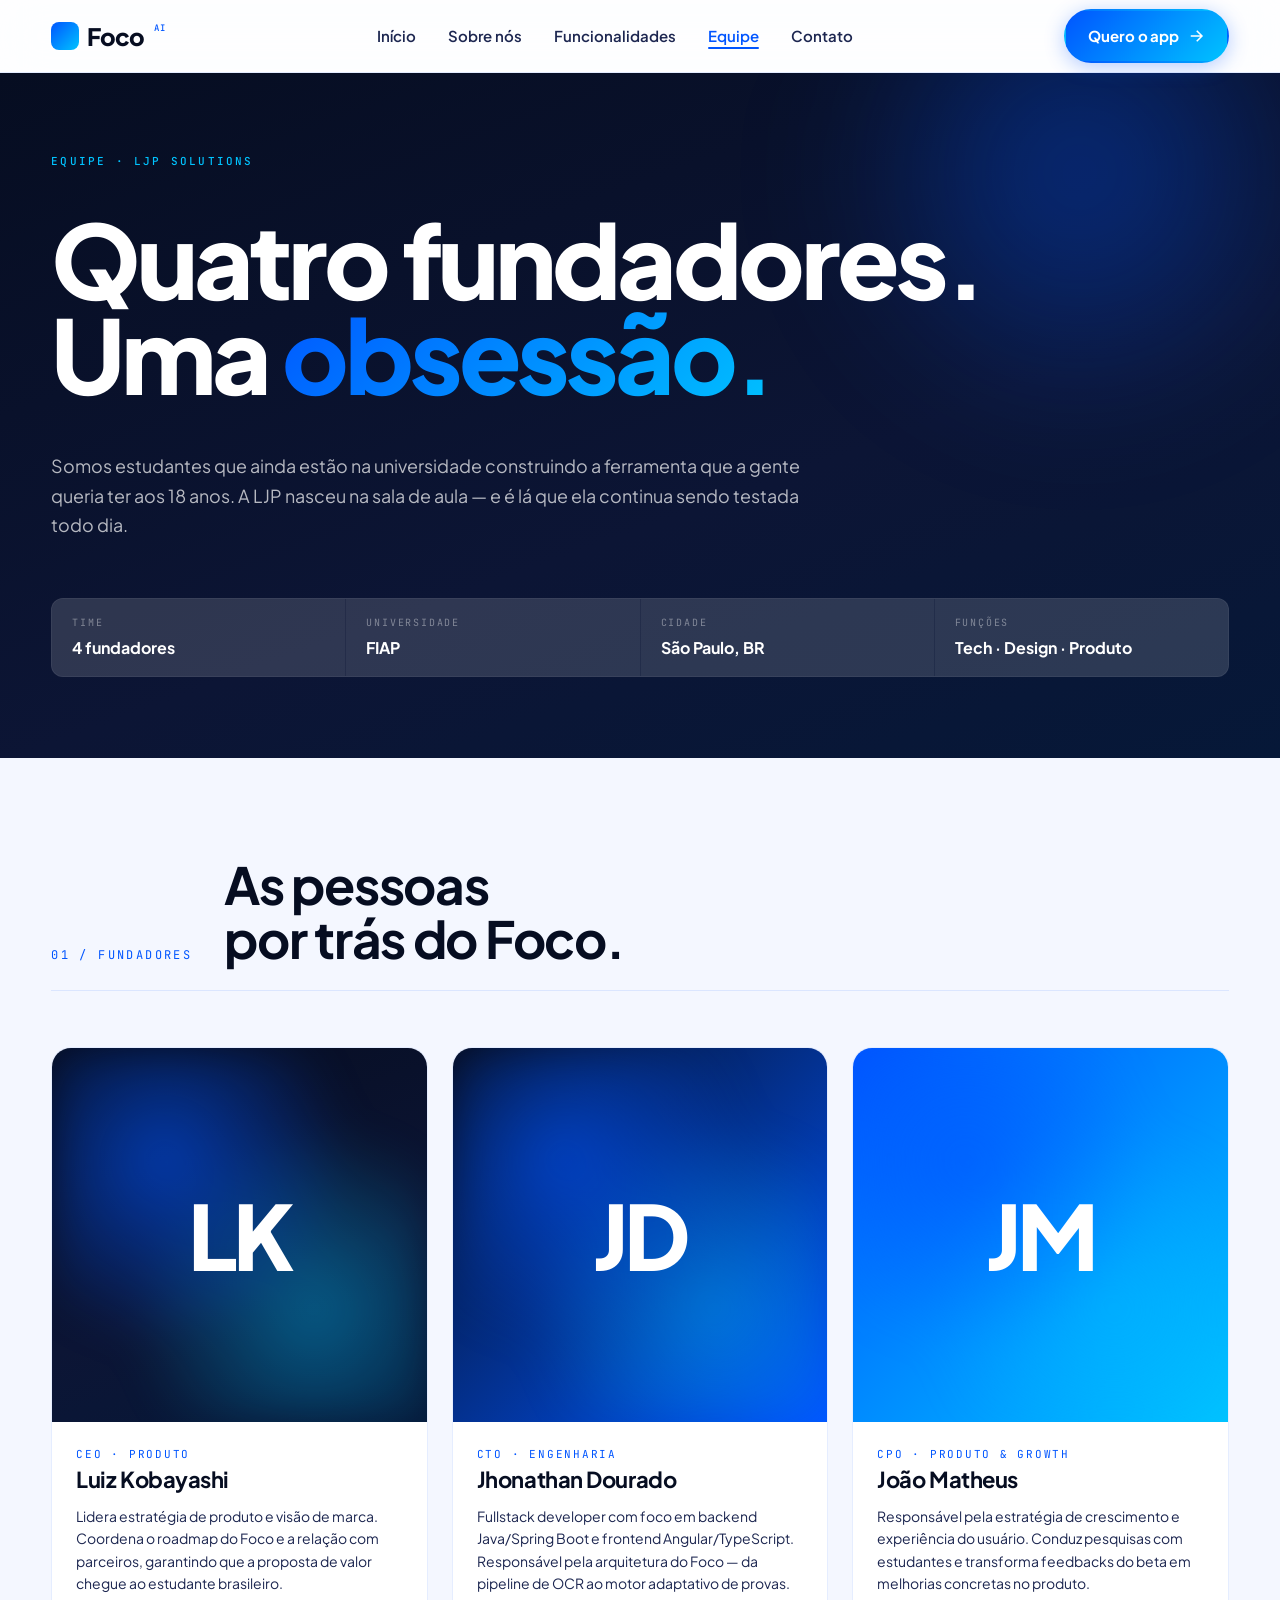
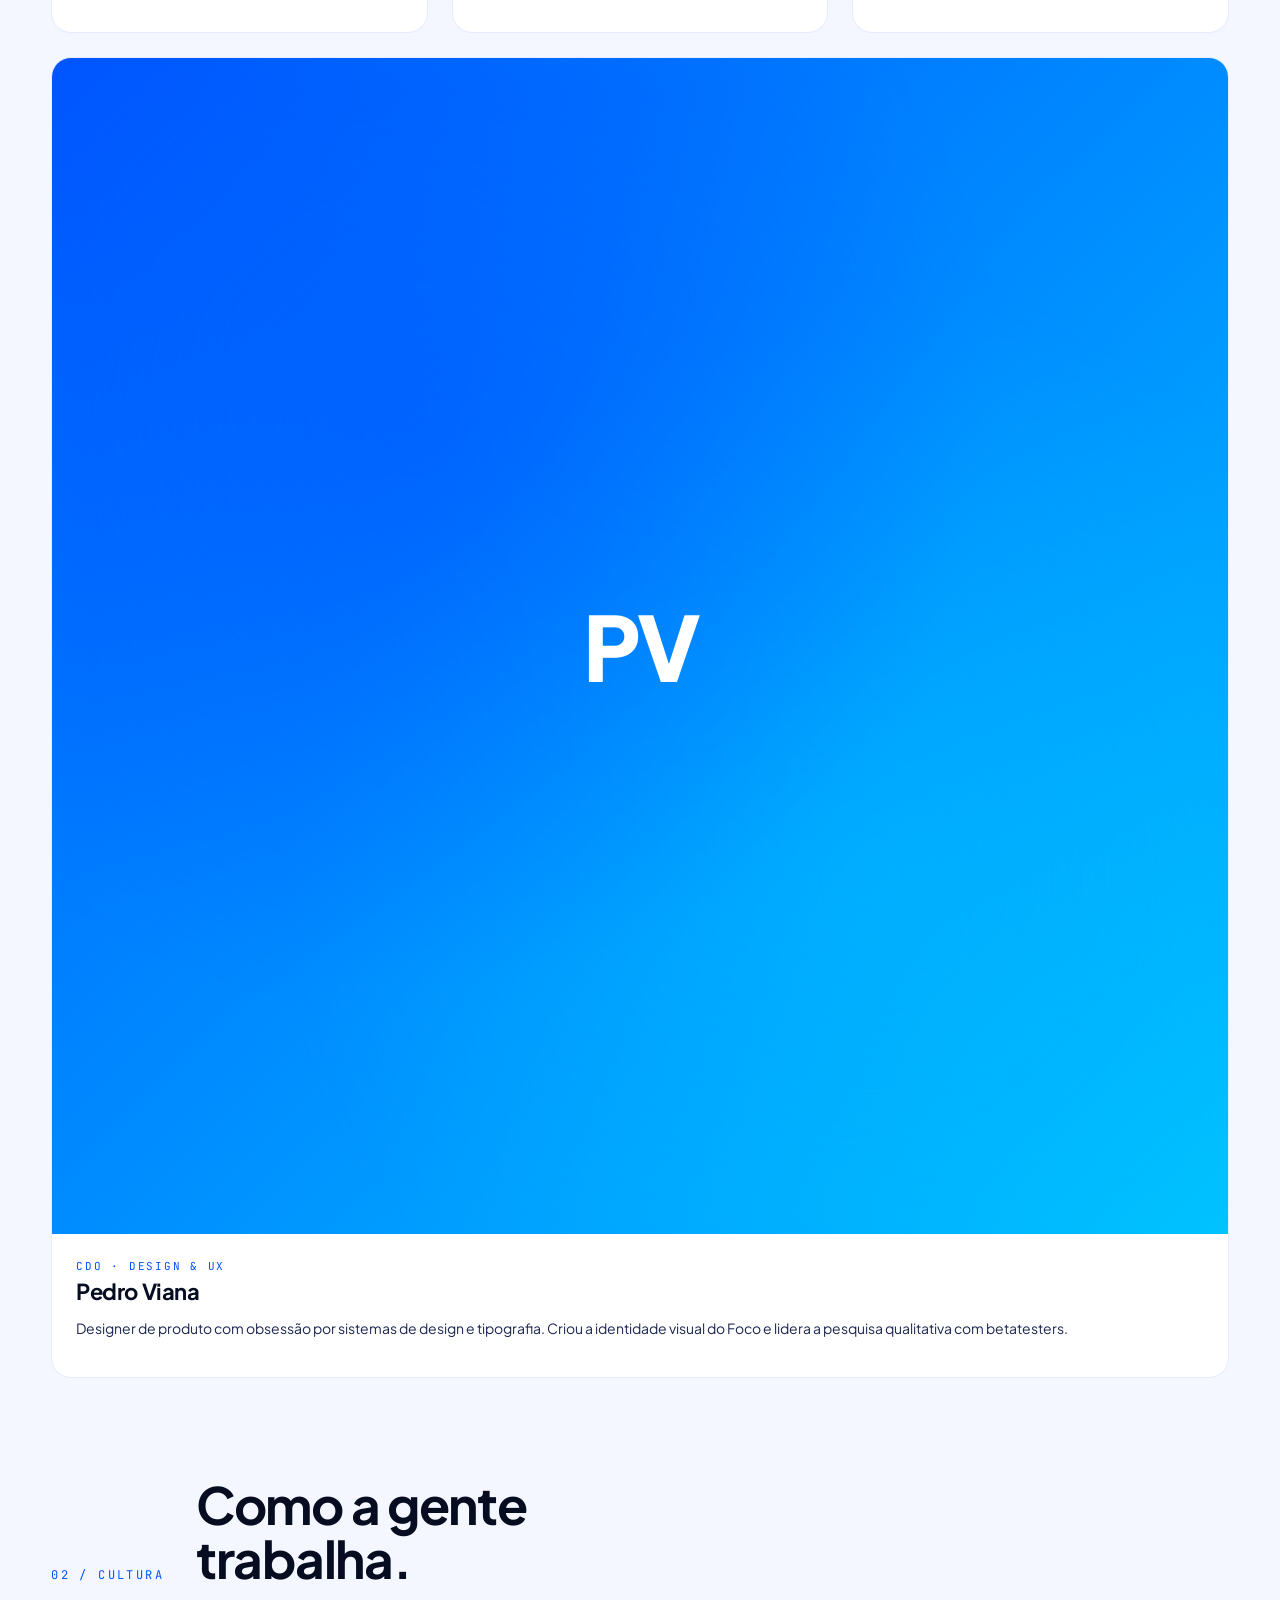
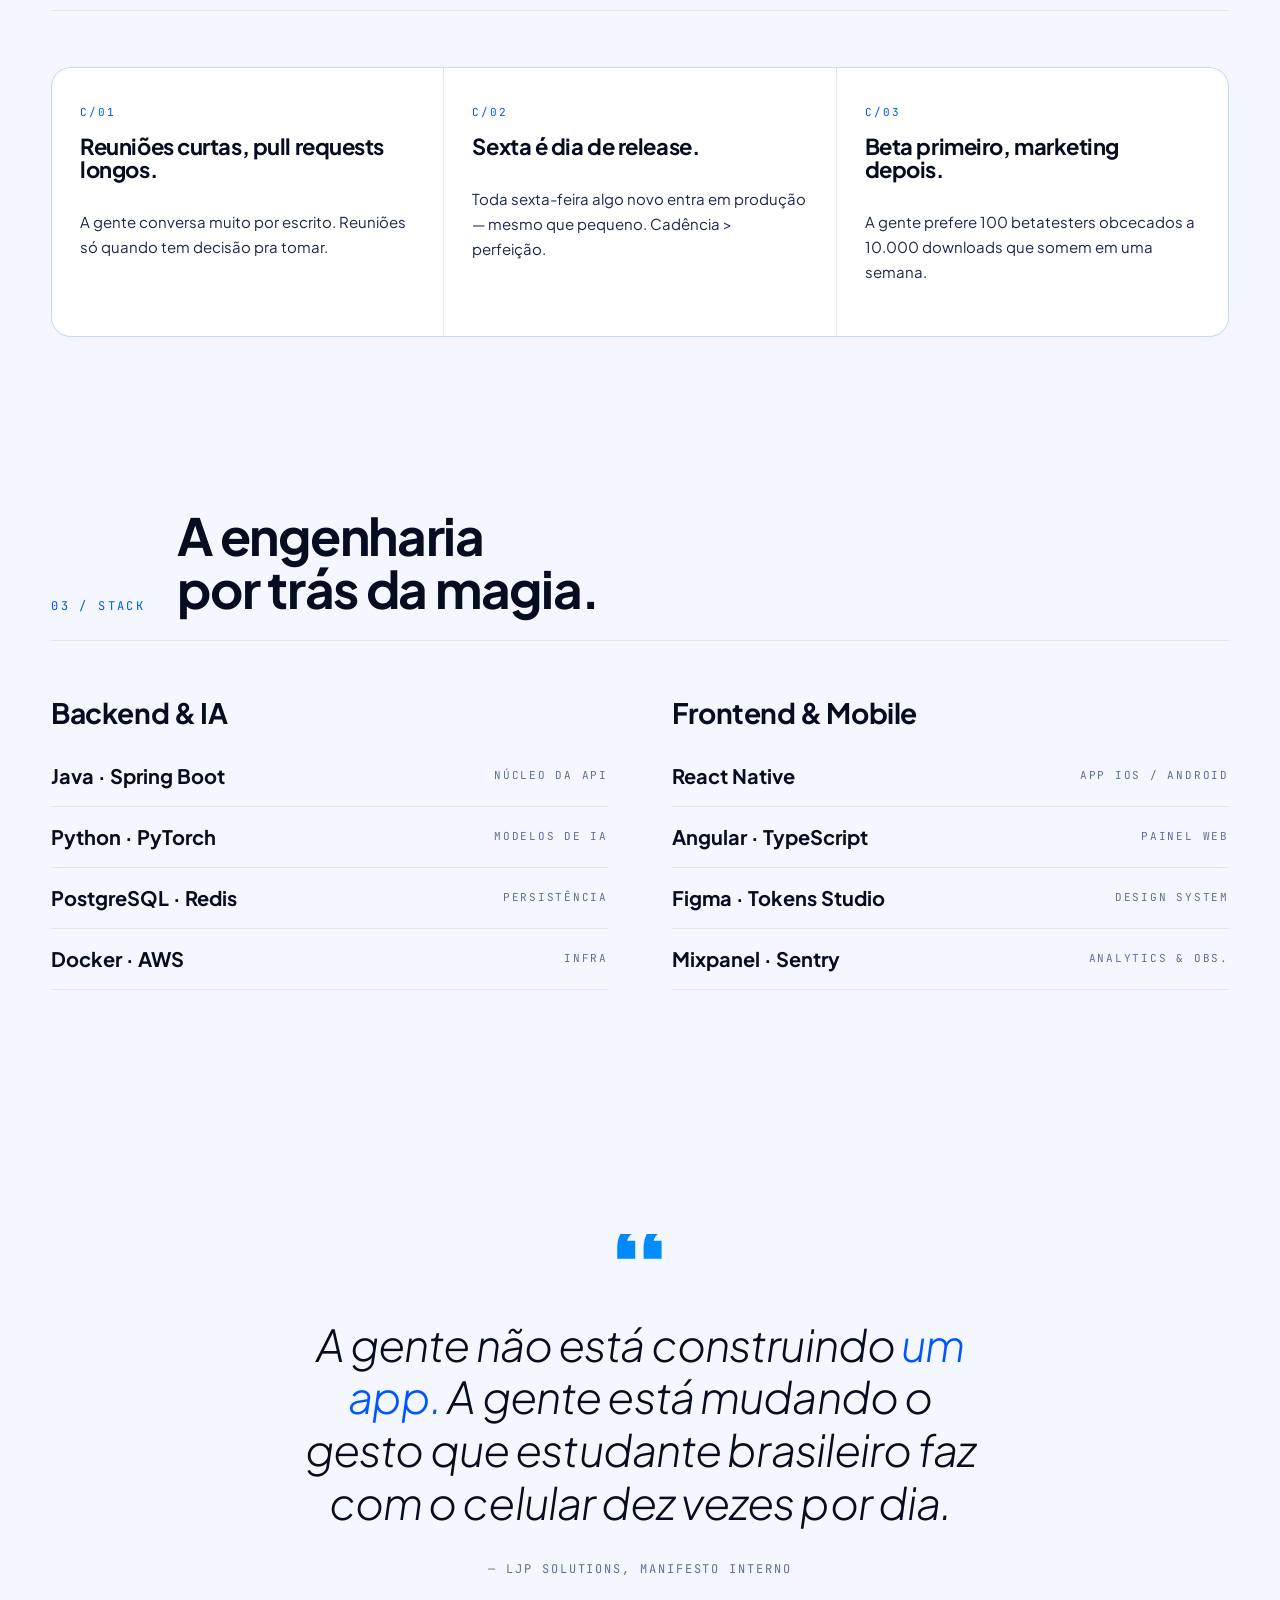
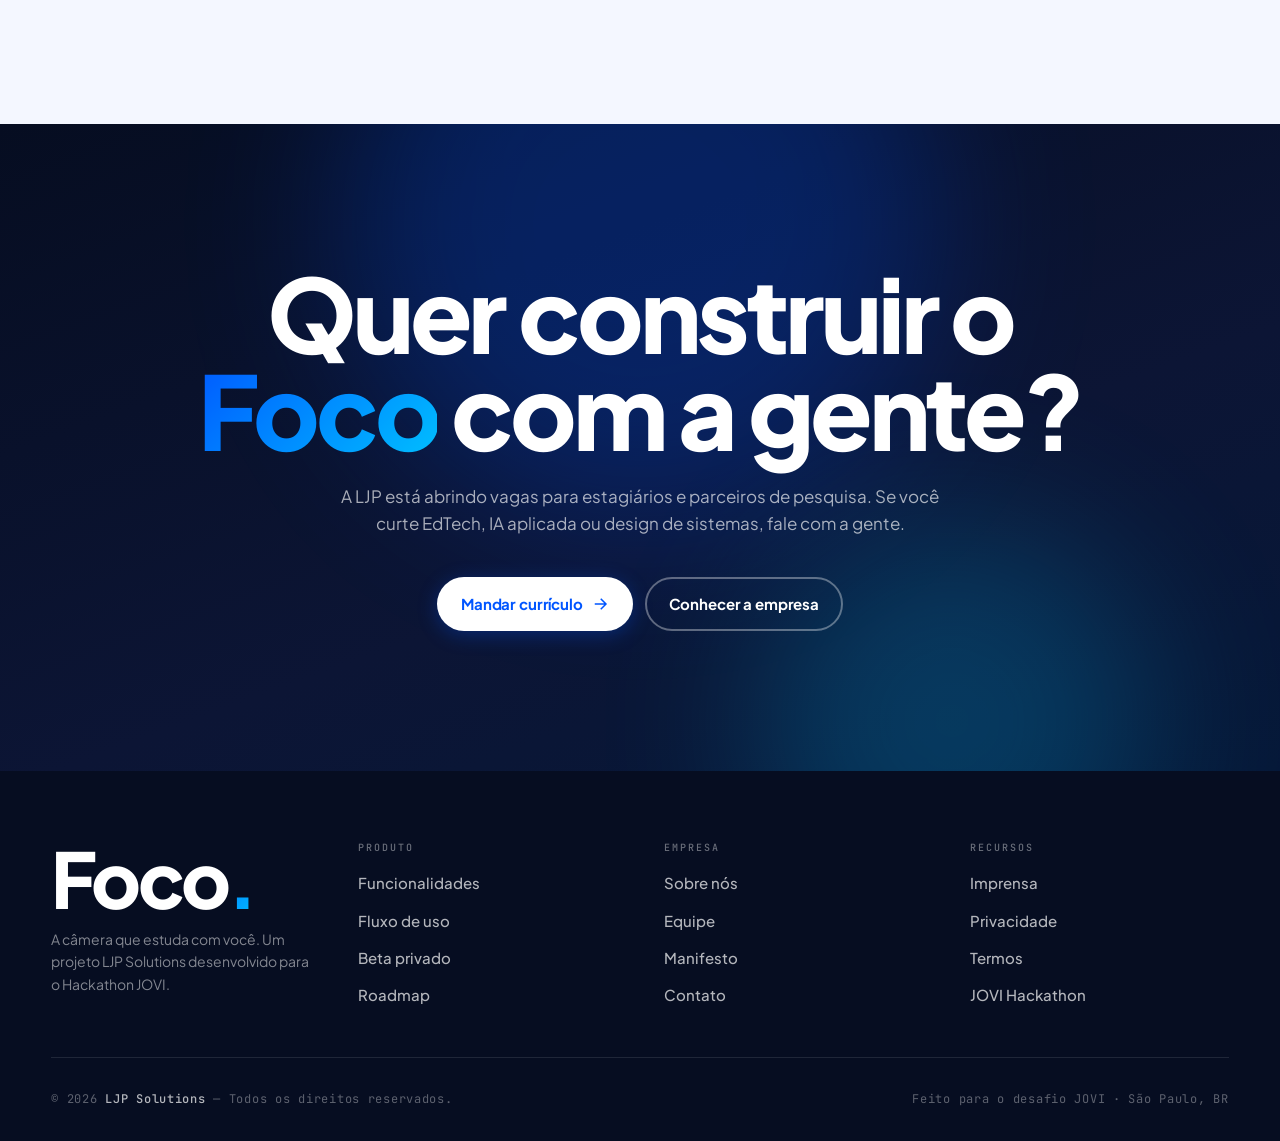
==== commit 17a0b075: "fix: corrigir contagem de fundadores (3 -> 4)" ====
--- a/equipe.html
+++ b/equipe.html
@@ -42,7 +42,7 @@
   <section class="page-hero">
     <div class="container">
       <span class="eyebrow">Equipe · LJP Solutions</span>
-      <h1>Três fundadores. Uma <em>obsessão.</em></h1>
+      <h1>Quatro fundadores. Uma <em>obsessão.</em></h1>
       <p class="lead">Somos estudantes que ainda estão na universidade construindo a ferramenta que a gente queria ter aos 18 anos. A LJP nasceu na sala de aula — e é lá que ela continua sendo testada todo dia.</p>
       <dl class="meta">
         <div class="meta-item"><dt>Time</dt><dd>4 fundadores</dd></div>
